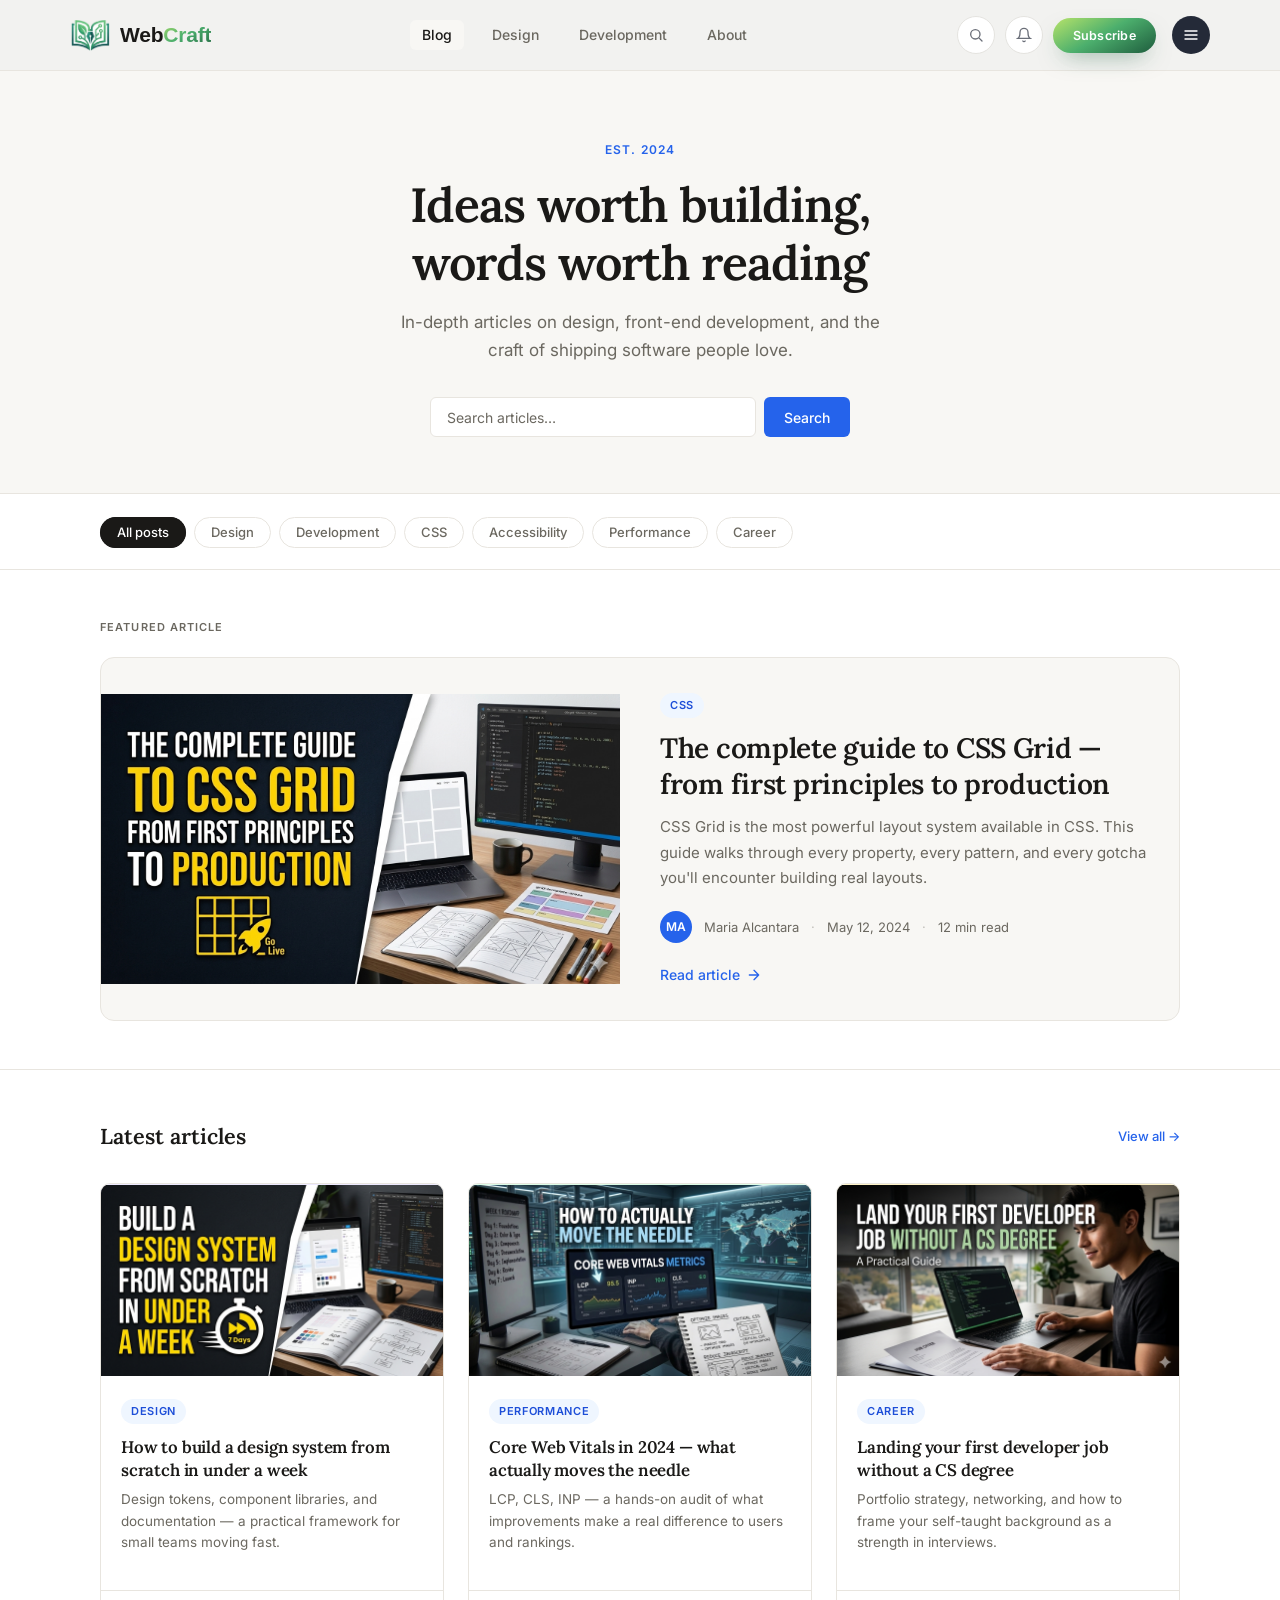
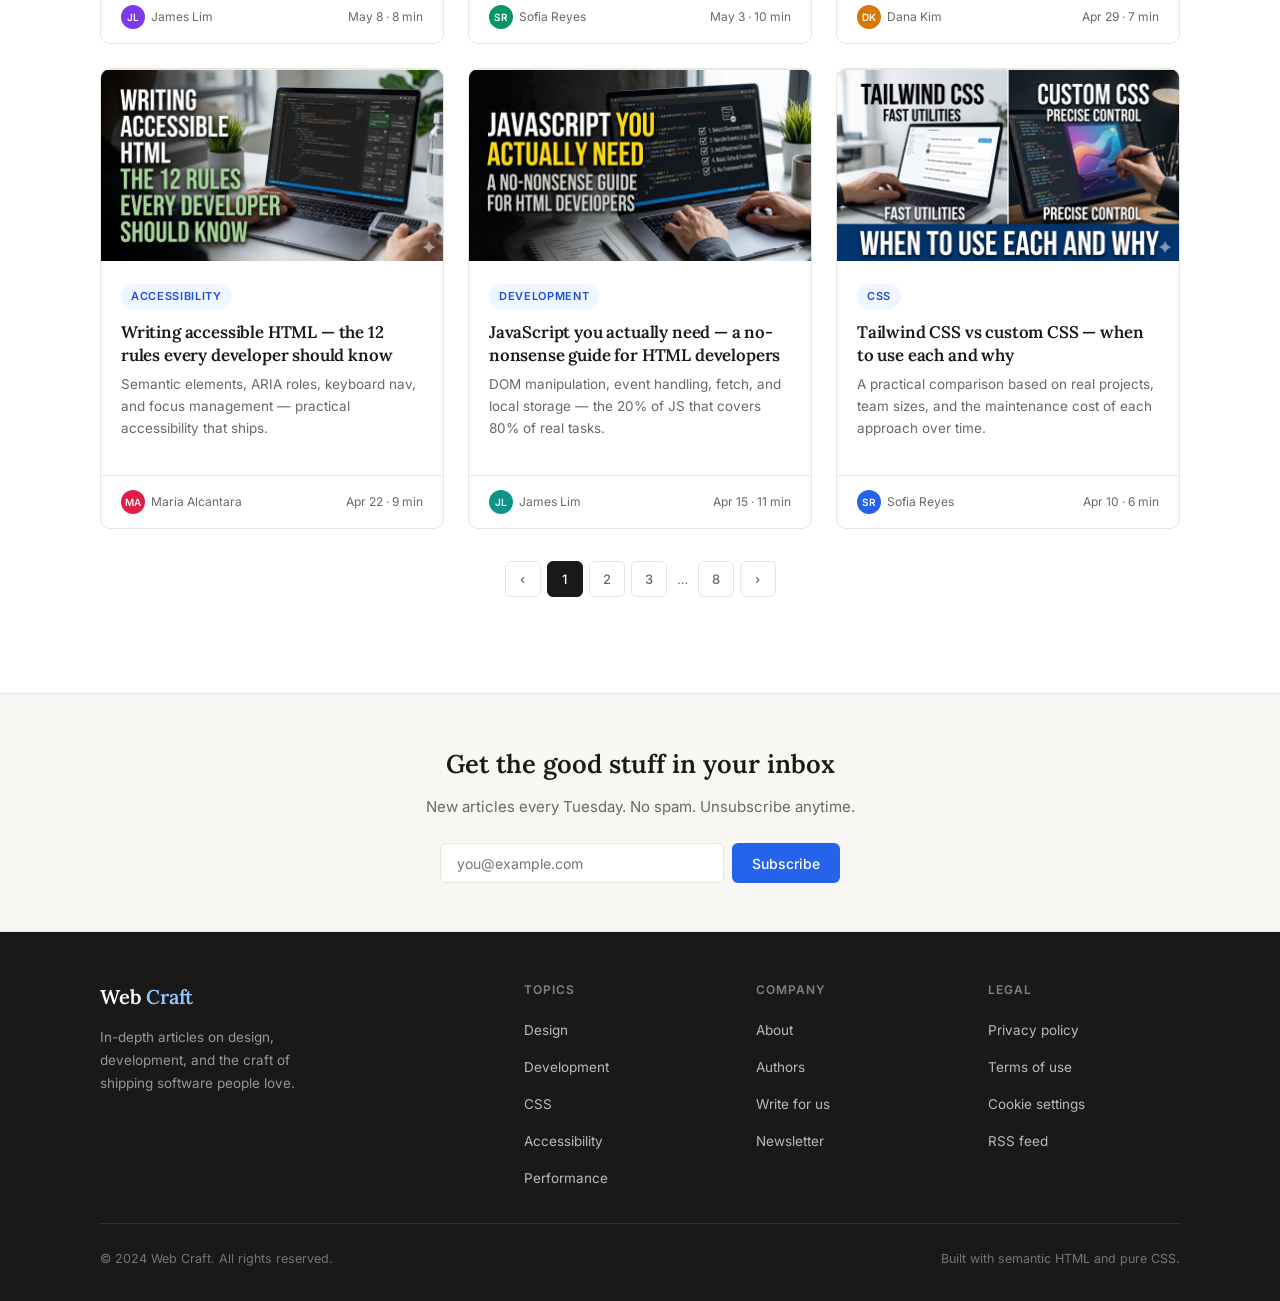
==== index.html @ 130df484 "Modified header, changed style" ====
<!DOCTYPE html>
<html lang="en">
<head>
  <meta charset="UTF-8" />
  <meta name="viewport" content="width=device-width, initial-scale=1.0" />
  <meta name="description" content="The Craft — articles on design, development, and building things that last." />
  <title>Web Craft — Blog</title>
  <link rel="shortcut icon" href="assets/logo/logo-symbol1.png" type="image/x-icon">
  <link rel="preconnect" href="https://fonts.googleapis.com" />
  <link rel="preconnect" href="https://fonts.gstatic.com" crossorigin />
  <link href="https://fonts.googleapis.com/css2?family=Inter:wght@400;500;600&family=Lora:ital,wght@0,600;1,400&display=swap" rel="stylesheet" />
  <link rel="stylesheet" href="./assets/css/main.css">
  <script src="./assets/js/index.js"></script>
</head>
<body>

  <a href="#main-content" class="skip-link">Skip to main content</a>

  <!-- ════════════════════════════════════════════════════════
       SITE HEADER / NAV 
  ════════════════════════════════════════════════════════ -->
  <header class="site-header" role="banner">
    <div class="head-container">
      
      <a href="" class="logo">
        <img src="assets/logo/logo-symbol1.png" alt="" style="width: 40px;">  
        <p> </p>
        Web
        <span class="mark">Craft</span>
      </a>

      <nav class="nav-inner" aria-label="Main navigation">
        <ul class="nav-links" role="list">
          <li><a href="index.html" aria-current="page">Blog</a></li>
          <li><a href="/pages/nav/design.html">Design</a></li>
          <li><a href="/pages/nav/development.html">Development</a></li>
          <li><a href="/pages/nav/about.html">About</a></li>
        </ul>
      </nav>

      <!-- Mobile nav (hidden by default) -->
      <nav id="mobile-nav" class="nav-mobile" aria-label="Mobile navigation">
        <a href="index.html">Blog</a>
        <a href="/pages/nav/design.html">Design</a>
        <a href="/pages/nav/development.html">Development</a>
        <a href="/pages/nav/about.html">About</a>
        <a href="#newsletter" class="nav-cta">Subscribe</a>
      </nav>

      <div class="header-actions">
        <a href="#" class="circle-btn" aria-label="Search">
          <svg width="16" height="16" viewBox="0 0 24 24" fill="none" stroke="currentColor" stroke-width="2" stroke-linecap="round"><circle cx="11" cy="11" r="7"/><path d="m21 21-4.3-4.3"/></svg>
        </a>
        <a href="#" class="circle-btn" aria-label="Notifications">
          <svg width="16" height="16" viewBox="0 0 24 24" fill="none" stroke="currentColor" stroke-width="2" stroke-linecap="round"><path d="M6 8a6 6 0 0 1 12 0c0 7 3 9 3 9H3s3-2 3-9"/><path d="M10.3 21a1.9 1.9 0 0 0 3.4 0"/></svg>
        </a>
        <button class="btn-pill small">Subscribe</button>
        <div class="burger">
          <svg width="16" height="16" viewBox="0 0 24 24" fill="none" stroke="currentColor" stroke-width="2" stroke-linecap="round"><path d="M3 6h18M3 12h18M3 18h18"/></svg>
        </div>
      </div>
    </div>
  </header>

  <!-- ════════════════════════════════════════════════════════
       MAIN CONTENT
  ════════════════════════════════════════════════════════ -->
  <main id="main-content">

    <!-- Hero -->
    <section class="hero" aria-labelledby="hero-heading">
      <div class="container">
        <span class="hero-eyebrow">Est. 2024</span>
        <h1 id="hero-heading">Ideas worth building,<br>words worth reading</h1>
        <p>In-depth articles on design, front-end development, and the craft of shipping software people love.</p>
        <div class="hero-search" role="search">
          <label for="search-input" class="sr-only" style="position:absolute;width:1px;height:1px;overflow:hidden;clip:rect(0,0,0,0)">Search articles</label>
          <input
            id="search-input"
            type="search"
            placeholder="Search articles…"
            aria-label="Search articles"
          />
          <button type="button" aria-label="Submit search">Search</button>
        </div>
      </div>
    </section>

    <!-- Category filter -->
    <section class="category-bar" aria-label="Filter by category">
      <div class="container">
        <ul class="category-list" role="list">
          <li><a class="category-chip active" aria-pressed="true">All posts</a></li>
          <li><a class="category-chip" aria-pressed="false">Design</a></li>
          <li><a class="category-chip" aria-pressed="false">Development</a></li>
          <li><a class="category-chip" aria-pressed="false" href="/pages/posts/category.html">CSS</a></li>
          <li><a class="category-chip" aria-pressed="false">Accessibility</a></li>
          <li><a class="category-chip" aria-pressed="false">Performance</a></li>
          <li><a class="category-chip" aria-pressed="false">Career</a></li>
        </ul>
      </div>
    </section>

    <!-- Featured post -->
    <section class="featured" aria-labelledby="featured-heading">
      <div class="container">
        <p class="featured-label" id="featured-heading">Featured article</p>
        <article class="featured-card">
          <img src="assets/images/css-grid-guide.png" alt="Complete CSS Guide Thumbnail">
          <!-- <div class="featured-image img-blue" aria-hidden="true">
             <svg width="64" height="64" viewBox="0 0 24 24" fill="none" stroke="#2563eb" stroke-width="1.5">
              <path d="M4 5h16M4 12h10M4 19h6" stroke-linecap="round"/>
            </svg> 
          </div> -->
          <div class="featured-body">
            <span class="post-tag">CSS</span>
            <h2><a href="pages/posts/featured.html">The complete guide to CSS Grid — from first principles to production</a></h2>
            <p>CSS Grid is the most powerful layout system available in CSS. This guide walks through every property, every pattern, and every gotcha you'll encounter building real layouts.</p>
            <div class="post-meta">
              <div class="author-avatar" aria-hidden="true">MA</div>
              <span>Maria Alcantara</span>
              <span class="meta-dot" aria-hidden="true">·</span>
              <time datetime="2024-05-12">May 12, 2024</time>
              <span class="meta-dot" aria-hidden="true">·</span>
              <span>12 min read</span>
            </div>
            <a href="pages/posts/featured.html" class="read-more" aria-label="Read the full article on CSS Grid">
              Read article
              <svg width="16" height="16" viewBox="0 0 24 24" fill="none" stroke="currentColor" stroke-width="2" aria-hidden="true">
                <path d="M5 12h14M12 5l7 7-7 7" stroke-linecap="round" stroke-linejoin="round"/>
              </svg>
            </a>
          </div>
        </article>
      </div>
    </section>

    <!-- Post grid -->
    <section class="posts-section" aria-labelledby="latest-heading">
      <div class="container">
        <div class="posts-section-header">
          <h2 id="latest-heading">Latest articles</h2>
          <a href="#" class="view-all">View all →</a>
        </div>

        <div class="post-grid">

          <!-- Card 1 -->
          <article class="post-card">
            <div class="card-image img-purple" aria-hidden="true">
              <!-- <svg width="40" height="40" viewBox="0 0 24 24" fill="none" stroke="#7c3aed" stroke-width="1.5">
                <rect x="3" y="3" width="18" height="18" rx="2"/><path d="M3 9h18M9 21V9"/>
              </svg> -->
              <img src="assets/images/design-thumbnail.png" alt="Thumbnail">
            </div>
            <div class="card-body">
              <span class="post-tag">Design</span>
              <h3><a href="post.html">How to build a design system from scratch in under a week</a></h3>
              <p>Design tokens, component libraries, and documentation — a practical framework for small teams moving fast.</p>
            </div>
            <footer class="card-footer">
              <div class="card-author">
                <div class="avatar-sm av-purple" aria-hidden="true">JL</div>
                <span>James Lim</span>
              </div>
              <time datetime="2024-05-08">May 8 · 8 min</time>
            </footer>
          </article>

          <!-- Card 2 -->
          <article class="post-card">
            <div class="card-image img-green" aria-hidden="true">
              <!-- <svg width="40" height="40" viewBox="0 0 24 24" fill="none" stroke="#059669" stroke-width="1.5">
                <path d="M13 2L3 14h9l-1 8 10-12h-9l1-8z" stroke-linecap="round" stroke-linejoin="round"/>
              </svg> -->
              <img src="assets/images/core.png" alt="">
            </div>
            <div class="card-body">
              <span class="post-tag">Performance</span>
              <h3><a href="pages/posts/post2.html">Core Web Vitals in 2024 — what actually moves the needle</a></h3>
              <p>LCP, CLS, INP — a hands-on audit of what improvements make a real difference to users and rankings.</p>
            </div>
            <footer class="card-footer">
              <div class="card-author">
                <div class="avatar-sm av-green" aria-hidden="true">SR</div>
                <span>Sofia Reyes</span>
              </div>
              <time datetime="2024-05-03">May 3 · 10 min</time>
            </footer>
          </article>

          <!-- Card 3 -->
          <article class="post-card">
            <div class="card-image img-amber" aria-hidden="true">
              <!-- <svg width="40" height="40" viewBox="0 0 24 24" fill="none" stroke="#d97706" stroke-width="1.5">
                <path d="M12 2C6.48 2 2 6.48 2 12s4.48 10 10 10 10-4.48 10-10S17.52 2 12 2zm0 3c1.66 0 3 1.34 3 3s-1.34 3-3 3-3-1.34-3-3 1.34-3 3-3zm0 14.2c-2.5 0-4.71-1.28-6-3.22.03-1.99 4-3.08 6-3.08 1.99 0 5.97 1.09 6 3.08-1.29 1.94-3.5 3.22-6 3.22z"/>
              </svg> -->
              <img src="assets/images/cs-job-landing.png" alt="">
            </div>
            <div class="card-body">
              <span class="post-tag">Career</span>
              <h3><a href="pages/posts/post1.html">Landing your first developer job without a CS degree</a></h3>
              <p>Portfolio strategy, networking, and how to frame your self-taught background as a strength in interviews.</p>
            </div>
            <footer class="card-footer">
              <div class="card-author">
                <div class="avatar-sm av-amber" aria-hidden="true">DK</div>
                <span>Dana Kim</span>
              </div>
              <time datetime="2024-04-29">Apr 29 · 7 min</time>
            </footer>
          </article>

          <!-- Card 4 -->
          <article class="post-card">
            <div class="card-image img-rose" aria-hidden="true">
              <img src="assets/images/html-12-rules.png" alt="">
            </div>
            <div class="card-body">
              <span class="post-tag">Accessibility</span>
              <h3><a href="post.html">Writing accessible HTML — the 12 rules every developer should know</a></h3>
              <p>Semantic elements, ARIA roles, keyboard nav, and focus management — practical accessibility that ships.</p>
            </div>
            <footer class="card-footer">
              <div class="card-author">
                <div class="avatar-sm av-rose" aria-hidden="true">MA</div>
                <span>Maria Alcantara</span>
              </div>
              <time datetime="2024-04-22">Apr 22 · 9 min</time>
            </footer>
          </article>

          <!-- Card 5 -->
          <article class="post-card">
            <div class="card-image img-teal" aria-hidden="true">
              <img src="assets/images/js.png" alt="">
            </div>
            <div class="card-body">
              <span class="post-tag">Development</span>
              <h3><a href="post.html">JavaScript you actually need — a no-nonsense guide for HTML developers</a></h3>
              <p>DOM manipulation, event handling, fetch, and local storage — the 20% of JS that covers 80% of real tasks.</p>
            </div>
            <footer class="card-footer">
              <div class="card-author">
                <div class="avatar-sm av-teal" aria-hidden="true">JL</div>
                <span>James Lim</span>
              </div>
              <time datetime="2024-04-15">Apr 15 · 11 min</time>
            </footer>
          </article>

          <!-- Card 6 -->
          <article class="post-card">
            <div class="card-image img-blue" aria-hidden="true">
              <img src="assets/images/tw-cm.png" alt="">
            </div>
            <div class="card-body">
              <span class="post-tag">CSS</span>
              <h3><a href="post.html">Tailwind CSS vs custom CSS — when to use each and why</a></h3>
              <p>A practical comparison based on real projects, team sizes, and the maintenance cost of each approach over time.</p>
            </div>
            <footer class="card-footer">
              <div class="card-author">
                <div class="avatar-sm av-blue" aria-hidden="true">SR</div>
                <span>Sofia Reyes</span>
              </div>
              <time datetime="2024-04-10">Apr 10 · 6 min</time>
            </footer>
          </article>

        </div><!-- /.post-grid -->

        <!-- Pagination -->
        <nav class="pagination" aria-label="Pagination">
          <a href="#" class="page-btn" aria-label="Previous page">‹</a>
          <a href="#" class="page-btn current" aria-current="page" aria-label="Page 1">1</a>
          <a href="#" class="page-btn" aria-label="Page 2">2</a>
          <a href="#" class="page-btn" aria-label="Page 3">3</a>
          <span class="page-ellipsis" aria-hidden="true">…</span>
          <a href="#" class="page-btn" aria-label="Page 8">8</a>
          <a href="#" class="page-btn" aria-label="Next page">›</a>
        </nav>

      </div>
    </section>

    <!-- Newsletter -->
    <section class="newsletter" id="newsletter" aria-labelledby="newsletter-heading">
      <div class="container">
        <h2 id="newsletter-heading">Get the good stuff in your inbox</h2>
        <p>New articles every Tuesday. No spam. Unsubscribe anytime.</p>
        <form class="newsletter-form" action="#" method="post" novalidate>
          <label for="email-input" style="position:absolute;width:1px;height:1px;overflow:hidden;clip:rect(0,0,0,0)">Email address</label>
          <input
            id="email-input"
            type="email"
            name="email"
            placeholder="you@example.com"
            required
            autocomplete="email"
          />
          <button type="submit">Subscribe</button>
        </form>
      </div>
    </section>

  </main>

  <!-- ════════════════════════════════════════════════════════
       SITE FOOTER  (copy to every page)
  ════════════════════════════════════════════════════════ -->
  <footer class="site-footer" role="contentinfo">
    <div class="container">
      <div class="footer-grid">
        <div class="footer-brand">
          <div class="nav-logo" aria-label="The Craft home">Web <span style="color:#93c5fd">Craft</span></div>
          <p>In-depth articles on design, development, and the craft of shipping software people love.</p>
        </div>

        <div class="footer-col">
          <h4>Topics</h4>
          <ul role="list">
            <li><a href="#">Design</a></li>
            <li><a href="#">Development</a></li>
            <li><a href="#">CSS</a></li>
            <li><a href="#">Accessibility</a></li>
            <li><a href="#">Performance</a></li>
          </ul>
        </div>

        <div class="footer-col">
          <h4>Company</h4>
          <ul role="list">
            <li><a href="#">About</a></li>
            <li><a href="#">Authors</a></li>
            <li><a href="#">Write for us</a></li>
            <li><a href="#">Newsletter</a></li>
          </ul>
        </div>

        <div class="footer-col">
          <h4>Legal</h4>
          <ul role="list">
            <li><a href="#">Privacy policy</a></li>
            <li><a href="#">Terms of use</a></li>
            <li><a href="#">Cookie settings</a></li>
            <li><a href="#">RSS feed</a></li>
          </ul>
        </div>
      </div>

      <div class="footer-bottom">
        <p>© 2024 Web Craft. All rights reserved.</p>
        <p>Built with semantic HTML and pure CSS.</p>
      </div>
    </div>
  </footer>
</body>
</html>
---- assets/css/main.css ----
@import url(./variables.css);

/* ════════════════════════════════════════════════════════════
BLOBAL STYLES
════════════════════════════════════════════════════════════ */

*, *::before, *::after { box-sizing: border-box; margin: 0; padding: 0; }

html { scroll-behavior: smooth; }

body {
  font-family: var(--font-sans);
  font-size: 16px;
  line-height: 1.7;
  color: var(--color-text);
  background: var(--color-bg);
  -webkit-font-smoothing: antialiased;
}

img { display: block; max-width: 100%; height: auto; }
a { color: inherit; text-decoration: none; }
ul { list-style: none; }

/* ── Layout helpers ───────────────────────────────────────── */
.container {
  width: 100%;
  max-width: var(--max-width);
  margin-inline: auto;
  padding-inline: 1.25rem;
}
.prose-container { 
  width: 100%; 
  max-width: var(--prose-width); 
  margin-inline: auto; 
  padding-inline: 1.25rem; 
}

/* ── Skip link (accessibility) ────────────────────────────── */
.skip-link {
  position: absolute;
  top: -100%;
  left: 1rem;
  background: var(--color-accent);
  color: #fff;
  padding: 0.5rem 1rem;
  border-radius: var(--radius-sm);
  font-size: 14px;
  font-weight: 500;
  z-index: 1000;
  transition: top var(--transition);
}
.skip-link:focus { top: 1rem; }

/* ════════════════════════════════════════════════════════════
NAVIGATIONS
════════════════════════════════════════════════════════════ */
.site-header {
  position: sticky;
  top: 0;
  z-index: 100;
  background: rgba(241,241,239,0.9);
  backdrop-filter: blur(10px);
  -webkit-backdrop-filter: blur(10px);
  border-bottom: 1px solid var(--color-border);
}

.head-container {
  display: flex;
  justify-content: space-between;
  align-items: center;
  height: 70px;
  gap: 1rem;
  padding: 0px 70px;
}

.head-container .logo {
  display: flex;
  align-items: center;
}

.head-container .logo p {
  font-size: 1.3rem;
  color: green;
  padding-left: 10px;
}


.header-actions{display:flex; align-items:center; gap:10px;}
  .circle-btn{
    width:38px;height:38px;border-radius:50%;
    display:flex;align-items:center;justify-content:center;
    background:var(--white);
    border:1px solid var(--line);
    color:var(--graphite);
    transition:all .15s ease;
  }
  .circle-btn:hover{border-color:var(--green-mid);color:var(--green-dark);}
  .burger{
    width:38px;height:38px;border-radius:50%;
    display:flex;align-items:center;justify-content:center;
    background:var(--ink);color:var(--white);
    margin-left:6px;
  }

  .btn-pill{
    font-family:var(--sans);
    font-weight:600;
    font-size:13.5px;
    letter-spacing:.02em;
    color:var(--white);
    background:var(--grad);
    border:none;
    border-radius:100px;
    padding:14px 30px;
    cursor:pointer;
    display:inline-flex;
    align-items:center;
    gap:8px;
    box-shadow:0 10px 24px -10px rgba(30,92,61,0.55);
    transition:transform .15s ease, box-shadow .15s ease;
  }
  .btn-pill:hover{transform:translateY(-1px);box-shadow:0 14px 28px -10px rgba(30,92,61,0.6);}
  .btn-pill:active{transform:translateY(0);}
  .btn-pill.small{padding:10px 20px;font-size:12.5px;}

.nav-inner {
  display: flex;
  align-items: center;
  justify-content: space-between;
  height: 60px;
  gap: 1rem;
}

.nav-logo {
  font-family: var(--font-serif);
  font-size: 20px;
  font-weight: 600;
  color: var(--color-text);
  letter-spacing: -0.01em;
  flex-shrink: 0;
}
.nav-logo span { color: var(--color-accent); }

.logo{
  font-family:var(--display);
  font-weight:700;
  font-size:21px;
  letter-spacing:-0.01em;
}
.logo .mark{
  background:var(--grad);
  -webkit-background-clip:text;
  background-clip:text;
  -webkit-text-fill-color:transparent;
}

.nav-links {
  display: flex;
  align-items: center;
  gap: 1rem;
}

.nav-links a {
  font-size: 14px;
  font-weight: 500;
  color: var(--color-text-muted);
  padding: 0.4rem 0.75rem;
  border-radius: var(--radius-sm);
  transition: color var(--transition), background var(--transition);
}
.nav-links a:hover,
.nav-links a[aria-current="page"] {
  color: var(--color-text);
  background: var(--color-surface);
}

.nav-cta {
  font-size: 14px;
  font-weight: 500;
  color: #fff;
  background: var(--color-accent);
  padding: 0.45rem 1rem;
  border-radius: var(--radius-sm);
  transition: background var(--transition);
  flex-shrink: 0;
}
.nav-cta:hover { background: var(--color-accent-dark); }

/* Hamburger */
.nav-toggle {
  display: none;
  background: none;
  border: 1px solid var(--color-border);
  border-radius: var(--radius-sm);
  padding: 6px 8px;
  cursor: pointer;
  flex-direction: column;
  gap: 4px;
}
.nav-toggle span {
  display: block;
  width: 20px;
  height: 2px;
  background: var(--color-text);
  border-radius: 2px;
  transition: transform var(--transition), opacity var(--transition);
}
.nav-toggle[aria-expanded="true"] span:nth-child(1) { transform: translateY(6px) rotate(45deg); }
.nav-toggle[aria-expanded="true"] span:nth-child(2) { opacity: 0; }
.nav-toggle[aria-expanded="true"] span:nth-child(3) { transform: translateY(-6px) rotate(-45deg); }


/* ===========================
   BREADCRUMB
=========================== */
.breadcrumb {
  padding: 1rem 0;
  border-bottom: 1px solid var(--color-border);
}
.breadcrumb ol {
  display: flex;
  align-items: center;
  gap: 0.5rem;
  list-style: none;
  padding: 0;
  font-size: 13px;
  color: var(--color-text-muted);
}
.breadcrumb a {
  color: var(--color-text-muted);
  transition: color var(--transition);
}
.breadcrumb a:hover {
  color: var(--color-accent);
}
.breadcrumb li:not(:last-child)::after {
  content: "/";
  opacity: 0.4;
  margin-left: 0.5rem;
}
.breadcrumb [aria-current="page"] { 
  color: var(--color-text); 
}

/* ===========================
   CATEGORY HERO -- FOR ABOUT AND DEVELOPMENT PAGES
=========================== */
.cat-hero {
  padding: 4rem 0 3rem;
  border-bottom: 1px solid var(--color-border);
  background: linear-gradient(135deg, #faf5ff 0%, #f5f3ff 100%);
}
.cat-eyebrow {
  font-size: 11px;
  font-weight: 600;
  letter-spacing: 0.1em;
  text-transform: uppercase;
  color: var(--color-accent);
  margin-bottom: 0.75rem;
}
.cat-hero h1 {
  font-family: var(--font-serif);
  font-size: clamp(2rem, 5vw, 3.25rem);
  font-weight: 600;
  line-height: 1.15;
  letter-spacing: -0.02em;
  margin-bottom: 1rem;
}
.cat-hero p {
  font-size: 17px;
  color: var(--color-text-muted);
  max-width: 560px;
  line-height: 1.7;
  margin-bottom: 2rem;
}
.cat-stats {
  display: flex;
  gap: 2.5rem;
  flex-wrap: wrap;
}
.stat {
  display: flex;
  flex-direction: column;
  gap: 3px;
}
.stat-value {
  font-size: 1.75rem;
  font-weight: 600;
  font-family: var(--font-serif);
  line-height: 1;
}
.stat-label {
  font-size: 12px;
  color: var(--color-text-muted);
}

/* ===========================
   TOPIC CHIPS
=========================== */
.topic-bar {
  padding: 1.25rem 0;
  border-bottom: 1px solid var(--color-border);
  overflow-x: auto;
  -webkit-overflow-scrolling: touch;
  scrollbar-width: none;
}
.topic-bar::-webkit-scrollbar {
  display: none;
}
.topic-list {
  display: flex;
  gap: 0.5rem;
  min-width: max-content;
}
.topic-chip {
  font-size: 13px;
  font-weight: 500;
  padding: 0.4rem 1rem;
  border-radius: 99px;
  border: 1px solid var(--color-border);
  color: var(--color-text-muted);
  background: var(--color-bg);
  cursor: pointer;
  white-space: nowrap;
  transition: all var(--transition);
  font-family: var(--font-sans);
}
.topic-chip:hover,
.topic-chip.active {
  background: var(--color-text);
  color: #fff;
  border-color: var(--color-text);
}

/* ===========================
   FEATURED
=========================== */
.featured-section {
  padding: 3rem 0;
  border-bottom: 1px solid var(--color-border);
}
.section-label {
  font-size: 11px;
  font-weight: 600;
  letter-spacing: 0.1em;
  text-transform: uppercase;
  color: var(--color-text-muted);
  margin-bottom: 1.25rem;
}
.featured-card {
  display: grid;
  grid-template-columns: 1fr 1fr;
  border: 1px solid var(--color-border);
  border-radius: var(--radius-lg);
  overflow: hidden;
  transition: box-shadow var(--transition);
}
.featured-card:hover {
  box-shadow: 0 4px 24px rgba(0,0,0,0.07);
}
.feat-img {
  aspect-ratio: 4/3;
  background: linear-gradient(135deg, #ede9fe 0%, #ddd6fe 100%);
  display: flex;
  align-items: center;
  justify-content: center;
  min-height: 260px;
}
.feat-body {
  padding: 2.5rem;
  display: flex;
  flex-direction: column;
  justify-content: center;
}
.post-tag {
  display: inline-block;
  font-size: 11px;
  font-weight: 600;
  letter-spacing: 0.06em;
  text-transform: uppercase;
  background: #f5f3ff;
  color: #6d28d9;
  padding: 3px 10px;
  border-radius: 99px;
  margin-bottom: 0.875rem;
}
.feat-body h2 {
  font-family: var(--font-serif);
  font-size: 1.6rem;
  font-weight: 600;
  line-height: 1.25;
  letter-spacing: -0.015em;
  margin-bottom: 0.75rem;
}
.feat-body h2 a:hover {
  color: var(--color-accent);
}
.feat-body p {
  font-size: 15px;
  color: var(--color-text-muted);
  line-height: 1.7;
  margin-bottom: 1.25rem;
}
.post-meta {
  display: flex;
  align-items: center;
  gap: 0.75rem;
  font-size: 13px;
  color: var(--color-text-muted);
}
.author-avatar {
  width: 32px;
  height: 32px;
  border-radius: 50%;
  background: var(--color-accent);
  color: #fff;
  font-size: 12px;
  font-weight: 600;
  display: flex;
  align-items: center;
  justify-content: center;
  flex-shrink: 0;
}
.meta-dot {
  opacity: 0.4;
}
.read-more {
  display: inline-flex;
  align-items: center;
  gap: 6px;
  font-size: 14px;
  font-weight: 500;
  color: var(--color-accent);
  margin-top: 1.25rem;
  transition: gap var(--transition);
}
.read-more:hover {
  gap: 10px;
}

/* ===========================
   POST GRID
=========================== */
.posts-section {
  padding: 3rem 0;
}
.posts-header {
  display: flex;
  align-items: center;
  justify-content: space-between;
  margin-bottom: 1.75rem;
  gap: 1rem;
}
.posts-header h2 {
  font-family: var(--font-serif);
  font-size: 1.35rem;
  font-weight: 600;
}
.view-all {
  font-size: 13px;
  font-weight: 500;
  color: var(--color-accent);
  white-space: nowrap;
}
.view-all:hover {
  opacity: 0.75;
}
.post-grid {
  display: grid;
  grid-template-columns: repeat(3, 1fr);
  gap: 1.5rem;
}
.post-card {
  border: 1px solid var(--color-border);
  border-radius: var(--radius-md);
  overflow: hidden;
  transition: box-shadow var(--transition), transform var(--transition);
}
.post-card:hover {
  box-shadow: 0 4px 20px rgba(0,0,0,0.07);
  transform: translateY(-2px);
}
.card-img {
  aspect-ratio: 16/9;
  display: flex;
  align-items: center;
  justify-content: center;
}
.card-body {
  padding: 1.25rem;
}
.card-body h3 {
  font-family: var(--font-serif);
  font-size: 1.05rem;
  font-weight: 600;
  line-height: 1.35;
  margin-bottom: 0.5rem;
}
.card-body h3 a:hover {
  color: var(--color-accent);
}
.card-body p {
  font-size: 13.5px;
  color: var(--color-text-muted);
  line-height: 1.6;
  margin-bottom: 1rem;
  display: -webkit-box;
  line-clamp: 2;
  -webkit-box-orient: vertical;
  overflow: hidden;
}
.card-footer {
  display: flex;
  align-items: center;
  justify-content: space-between;
  padding: 0.875rem 1.25rem;
  border-top: 1px solid var(--color-border);
  font-size: 12px;
  color: var(--color-text-muted);
}
.card-author {
  display: flex;
  align-items: center;
  gap: 6px;
}
.avatar-sm {
  width: 24px;
  height: 24px;
  border-radius: 50%;
  font-size: 10px;
  font-weight: 600;
  color: #fff;
  display: flex;
  align-items: center;
  justify-content: center;
}


/* ════════════════════════════════════════════════════════════
HERO
════════════════════════════════════════════════════════════ */
.hero {
  background: var(--color-surface);
  border-bottom: 1px solid var(--color-border);
  padding: 4rem 0 3.5rem;
  text-align: center;
}

.hero-eyebrow {
  display: inline-block;
  font-size: 12px;
  font-weight: 600;
  letter-spacing: 0.1em;
  text-transform: uppercase;
  color: var(--color-accent);
  margin-bottom: 1rem;
}

.hero h1 {
  font-family: var(--font-serif);
  font-size: clamp(2rem, 5vw, 3rem);
  font-weight: 600;
  line-height: 1.2;
  letter-spacing: -0.02em;
  color: var(--color-text);
  max-width: 600px;
  margin-inline: auto;
  margin-bottom: 1rem;
}

.hero p {
  font-size: 17px;
  color: var(--color-text-muted);
  max-width: 480px;
  margin-inline: auto;
  margin-bottom: 2rem;
}

.hero-search {
  display: flex;
  gap: 0.5rem;
  max-width: 420px;
  margin-inline: auto;
}

.hero-search input {
  flex: 1;
  font-family: var(--font-sans);
  font-size: 14px;
  padding: 0.65rem 1rem;
  border: 1px solid var(--color-border);
  border-radius: var(--radius-sm);
  background: var(--color-bg);
  color: var(--color-text);
  outline: none;
  transition: border-color var(--transition), box-shadow var(--transition);
}
.hero-search input:focus {
  border-color: var(--color-accent);
  box-shadow: 0 0 0 3px rgba(37, 99, 235, 0.12);
}
.hero-search input::placeholder { color: var(--color-text-muted); }

.hero-search button {
  font-family: var(--font-sans);
  font-size: 14px;
  font-weight: 500;
  padding: 0.65rem 1.25rem;
  background: var(--color-accent);
  color: #fff;
  border: none;
  border-radius: var(--radius-sm);
  cursor: pointer;
  transition: background var(--transition);
}
.hero-search button:hover { background: var(--color-accent-dark); }

/* ════════════════════════════════════════════════════════════
CATEGORY FILTER
════════════════════════════════════════════════════════════ */
.category-bar {
  padding: 1.5rem 0;
  border-bottom: 1px solid var(--color-border);
  overflow-x: auto;
  -webkit-overflow-scrolling: touch;
  scrollbar-width: none;
}
.category-bar::-webkit-scrollbar { display: none; }

.category-list {
  display: flex;
  gap: 0.5rem;
  min-width: max-content;
}

.category-chip {
  font-size: 13px;
  font-weight: 500;
  padding: 0.4rem 1rem;
  border-radius: 99px;
  border: 1px solid var(--color-border);
  color: var(--color-text-muted);
  background: var(--color-bg);
  cursor: pointer;
  white-space: nowrap;
  transition: all var(--transition);
}
.category-chip:hover,
.category-chip.active {
  background: var(--color-text);
  color: #fff;
  border-color: var(--color-text);
}

/* ── Featured post ────────────────────────────────────────── */
.featured {
  padding: 3rem 0;
  border-bottom: 1px solid var(--color-border);
}

.featured-label {
  font-size: 11px;
  font-weight: 600;
  letter-spacing: 0.1em;
  text-transform: uppercase;
  color: var(--color-text-muted);
  margin-bottom: 1.25rem;
}

.featured-card {
  display: grid;
  grid-template-columns: 1fr 1fr;
  gap: 2.5rem;
  align-items: center;
  background: var(--color-surface);
  border: 1px solid var(--color-border);
  border-radius: var(--border-radius, var(--radius-lg));
  border-radius: var(--radius-lg);
  overflow: hidden;
  transition: box-shadow var(--transition); 
}
.featured-card:hover { box-shadow: 0 4px 24px rgba(0,0,0,0.07); }

.featured-image {
  aspect-ratio: 4 / 3;
  background: linear-gradient(135deg, #dbeafe 0%, #bfdbfe 100%);
  display: flex;
  align-items: center;
  justify-content: center;
  min-height: 260px;
}

.featured-image svg { opacity: 0.35; }
.featured-body { padding: 2rem 2rem 2rem 0; }

.post-tag {
  display: inline-block;
  font-size: 11px;
  font-weight: 600;
  letter-spacing: 0.06em;
  text-transform: uppercase;
  background: var(--color-tag-bg);
  color: var(--color-tag-text);
  padding: 3px 10px;
  border-radius: 99px;
  margin-bottom: 0.75rem;
}

.featured-body h2 {
  font-family: var(--font-serif);
  font-size: clamp(1.35rem, 2.5vw, 1.75rem);
  font-weight: 600;
  line-height: 1.3;
  letter-spacing: -0.01em;
  margin-bottom: 0.75rem;
}

.featured-body h2 a { transition: color var(--transition); }
.featured-body h2 a:hover { color: var(--color-accent); }

.featured-body p {
  font-size: 15px;
  color: var(--color-text-muted);
  line-height: 1.7;
  margin-bottom: 1.25rem;
}

.post-meta {
  display: flex;
  align-items: center;
  gap: 0.75rem;
  font-size: 13px;
  color: var(--color-text-muted);
}

.author-avatar {
  width: 32px;
  height: 32px;
  border-radius: 50%;
  background: var(--color-accent);
  color: #fff;
  font-size: 12px;
  font-weight: 600;
  display: flex;
  align-items: center;
  justify-content: center;
  flex-shrink: 0;
}

.meta-dot { opacity: 0.4; }

.read-more {
  display: inline-flex;
  align-items: center;
  gap: 6px;
  font-size: 14px;
  font-weight: 500;
  color: var(--color-accent);
  margin-top: 1.25rem;
  transition: gap var(--transition);
}
.read-more:hover { gap: 10px; }
.read-more svg { transition: transform var(--transition); }
.read-more:hover svg { transform: translateX(3px); }

/* ── Post grid ────────────────────────────────────────────── */
.posts-section { padding: 3rem 0; }

.posts-section-header {
  display: flex;
  align-items: center;
  justify-content: space-between;
  margin-bottom: 1.75rem;
  gap: 1rem;
}

.posts-section-header h2 {
  font-family: var(--font-serif);
  font-size: 1.35rem;
  font-weight: 600;
}

.view-all {
  font-size: 13px;
  font-weight: 500;
  color: var(--color-accent);
  white-space: nowrap;
  transition: opacity var(--transition);
}
.view-all:hover { opacity: 0.75; }

.post-grid {
  display: grid;
  grid-template-columns: repeat(3, 1fr);
  gap: 1.5rem;
}

.post-card {
  background: var(--color-bg);
  border: 1px solid var(--color-border);
  border-radius: var(--radius-md);
  overflow: hidden;
  transition: box-shadow var(--transition), transform var(--transition);
}
  .post-card:hover {
    box-shadow: 0 4px 20px rgba(0,0,0,0.07);
    transform: translateY(-2px);
}

.card-image {
  aspect-ratio: 16 / 9;
  display: flex;
  align-items: center;
  justify-content: center;
}
.card-image svg { opacity: 0.3; }

/* Colour variants for placeholder images */
.img-blue   { background: #dbeafe; }
.img-purple { background: #ede9fe; }
.img-green  { background: #dcfce7; }
.img-amber  { background: #fef3c7; }
.img-rose   { background: #ffe4e6; }
.img-teal   { background: #ccfbf1; }

.card-body { padding: 1.25rem; }

.card-body h3 {
  font-family: var(--font-serif);
  font-size: 1.05rem;
  font-weight: 600;
  line-height: 1.35;
  letter-spacing: -0.01em;
  margin-bottom: 0.5rem;
}
.card-body h3 a { transition: color var(--transition); }
.card-body h3 a:hover { color: var(--color-accent); }

.card-body p {
  font-size: 13.5px;
  color: var(--color-text-muted);
  line-height: 1.6;
  margin-bottom: 1rem;
  display: -webkit-box;
  line-clamp: 2;
  -webkit-box-orient: vertical;
  overflow: hidden;
}

.card-footer {
  display: flex;
  align-items: center;
  justify-content: space-between;
  padding: 0.875rem 1.25rem;
  border-top: 1px solid var(--color-border);
  font-size: 12px;
  color: var(--color-text-muted);
}

.card-author { display: flex; align-items: center; gap: 6px; }

.avatar-sm {
  width: 24px;
  height: 24px;
  border-radius: 50%;
  font-size: 10px;
  font-weight: 600;
  color: #fff;
  display: flex;
  align-items: center;
  justify-content: center;
  flex-shrink: 0;
}
.av-blue   { background: #2563eb; }
.av-purple { background: #7c3aed; }
.av-green  { background: #059669; }
.av-amber  { background: #d97706; }
.av-rose   { background: #e11d48; }
.av-teal   { background: #0d9488; }

/* ── Pagination ───────────────────────────────────────────── */
.pagination {
  display: flex;
  align-items: center;
  justify-content: center;
  gap: 0.375rem;
  padding: 2rem 0 3rem;
}

.page-btn {
  display: flex;
  align-items: center;
  justify-content: center;
  width: 36px;
  height: 36px;
  border-radius: var(--radius-sm);
  font-size: 13px;
  font-weight: 500;
  color: var(--color-text-muted);
  border: 1px solid var(--color-border);
  cursor: pointer;
  background: var(--color-bg);
  transition: all var(--transition);
}
.page-btn:hover { border-color: var(--color-text); color: var(--color-text); }
.page-btn.current {
  background: var(--color-text);
  color: #fff;
  border-color: var(--color-text);
}
.page-ellipsis {
  font-size: 13px;
  color: var(--color-text-muted);
  padding: 0 4px;
}

/* ── Newsletter banner ────────────────────────────────────── */
.newsletter {
  background: var(--color-surface);
  border-top: 1px solid var(--color-border);
  border-bottom: 1px solid var(--color-border);
  padding: 3rem 0;
  text-align: center;
}

.newsletter h2 {
  font-family: var(--font-serif);
  font-size: 1.6rem;
  font-weight: 600;
  margin-bottom: 0.5rem;
}

.newsletter p {
  font-size: 15px;
  color: var(--color-text-muted);
  margin-bottom: 1.5rem;
}

.newsletter-form {
  display: flex;
  gap: 0.5rem;
  max-width: 400px;
  margin-inline: auto;
}

.newsletter-form input {
  flex: 1;
  font-family: var(--font-sans);
  font-size: 14px;
  padding: 0.65rem 1rem;
  border: 1px solid var(--color-border);
  border-radius: var(--radius-sm);
  background: var(--color-bg);
  color: var(--color-text);
  outline: none;
  transition: border-color var(--transition), box-shadow var(--transition);
}
.newsletter-form input:focus {
  border-color: var(--color-accent);
  box-shadow: 0 0 0 3px rgba(37, 99, 235, 0.12);
}

.newsletter-form button {
  font-family: var(--font-sans);
  font-size: 14px;
  font-weight: 500;
  padding: 0.65rem 1.25rem;
  background: var(--color-accent);
  color: #fff;
  border: none;
  border-radius: var(--radius-sm);
  cursor: pointer;
  white-space: nowrap;
  transition: background var(--transition);
}
.newsletter-form button:hover { background: var(--color-accent-dark); }


/* ════════════════════════════════════════════════════════════
FOOTER
════════════════════════════════════════════════════════════ */
.site-footer {
  background: var(--color-text);
  color: #fff;
  padding: 3rem 0 2rem;
}

.footer-grid {
  display: grid;
  grid-template-columns: 2fr 1fr 1fr 1fr;
  gap: 2.5rem;
  padding-bottom: 2rem;
  border-bottom: 1px solid rgba(255,255,255,0.1);
  margin-bottom: 1.5rem;
}

.footer-brand .nav-logo { 
  color: #fff; 
  margin-bottom: 0.75rem; 
}

.footer-brand p {
  font-size: 13.5px;
  color: rgba(255,255,255,0.55);
  line-height: 1.7;
  max-width: 240px;
}

.footer-col h4 {
  font-size: 12px;
  font-weight: 600;
  letter-spacing: 0.08em;
  text-transform: uppercase;
  color: rgba(255,255,255,0.45);
  margin-bottom: 1rem;
}

.footer-col ul { 
  display: flex; 
  flex-direction: column; 
  gap: 0.6rem; 
}

.footer-col a {
  font-size: 13.5px;
  color: rgba(255,255,255,0.7);
  transition: color var(--transition);
}
.footer-col a:hover { color: #fff; }

.footer-bottom {
  display: flex;
  align-items: center;
  justify-content: space-between;
  font-size: 12.5px;
  color: rgba(255,255,255,0.4);
  gap: 1rem;
  flex-wrap: wrap;
}

.footer-bottom a { color: rgba(255,255,255,0.4); transition: color var(--transition); }
.footer-bottom a:hover { color: rgba(255,255,255,0.8); }


/* ── RESPONSIVE ───────────────────────────────────────────── */

.nav-toggle {
  display: none;  /* Hide hamburger button on desktop  */
}
.nav-mobile { 
  display: none;  /* Hide the mobile menu container on desktop */
}
@media (max-width: 900px) {
  .post-grid { grid-template-columns: repeat(2, 1fr); }
  .featured-card { grid-template-columns: 1fr; }
  .featured-image { min-height: 200px; }
  .featured-body { padding: 1.5rem; }
  .footer-grid { grid-template-columns: 1fr 1fr; }

  /* About Page */
  .stats-row { grid-template-columns: 1fr 1fr; }
  .stat-cell:nth-child(2) { border-right: none; }
  .stat-cell:nth-child(3) { border-top: 1px solid var(--color-border); }
  .values-grid { grid-template-columns: 1fr 1fr; }
  .team-grid { grid-template-columns: 1fr 1fr; }
  .contribute-inner { grid-template-columns: 1fr; gap: 2.5rem; }
}

@media (max-width: 640px) {
  .nav-links, .nav-cta { display: none; }
  .nav-toggle { display: flex; }

  .nav-mobile {
    display: none;
    flex-direction: column;
    gap: 0.25rem;
    padding: 0.75rem 0 1rem;
    border-top: 1px solid var(--color-border);
  }
  .nav-mobile.open { display: flex; }
  .nav-mobile a {
    font-size: 15px;
    font-weight: 500;
    color: var(--color-text-muted);
    padding: 0.5rem 0.25rem;
  }
  .nav-mobile a:hover { color: var(--color-text); }
  .nav-mobile .nav-cta {
    display: inline-block;
    text-align: center;
    margin-top: 0.5rem;
    color: #fff;
    background: var(--color-accent);
    padding: 0.6rem 1rem;
    border-radius: var(--radius-sm);
  }

  .post-grid { grid-template-columns: 1fr; }
  .footer-grid { grid-template-columns: 1fr; }
  .hero-search, .newsletter-form { flex-direction: column; }
  .pagination { flex-wrap: wrap; }

  /* About Page */
  .stats-row { grid-template-columns: 1fr 1fr; }
  .values-grid { grid-template-columns: 1fr; }
  .team-grid { grid-template-columns: 1fr; }
  .footer-grid { grid-template-columns: 1fr; }
  .nl-form { flex-direction: column; }
}
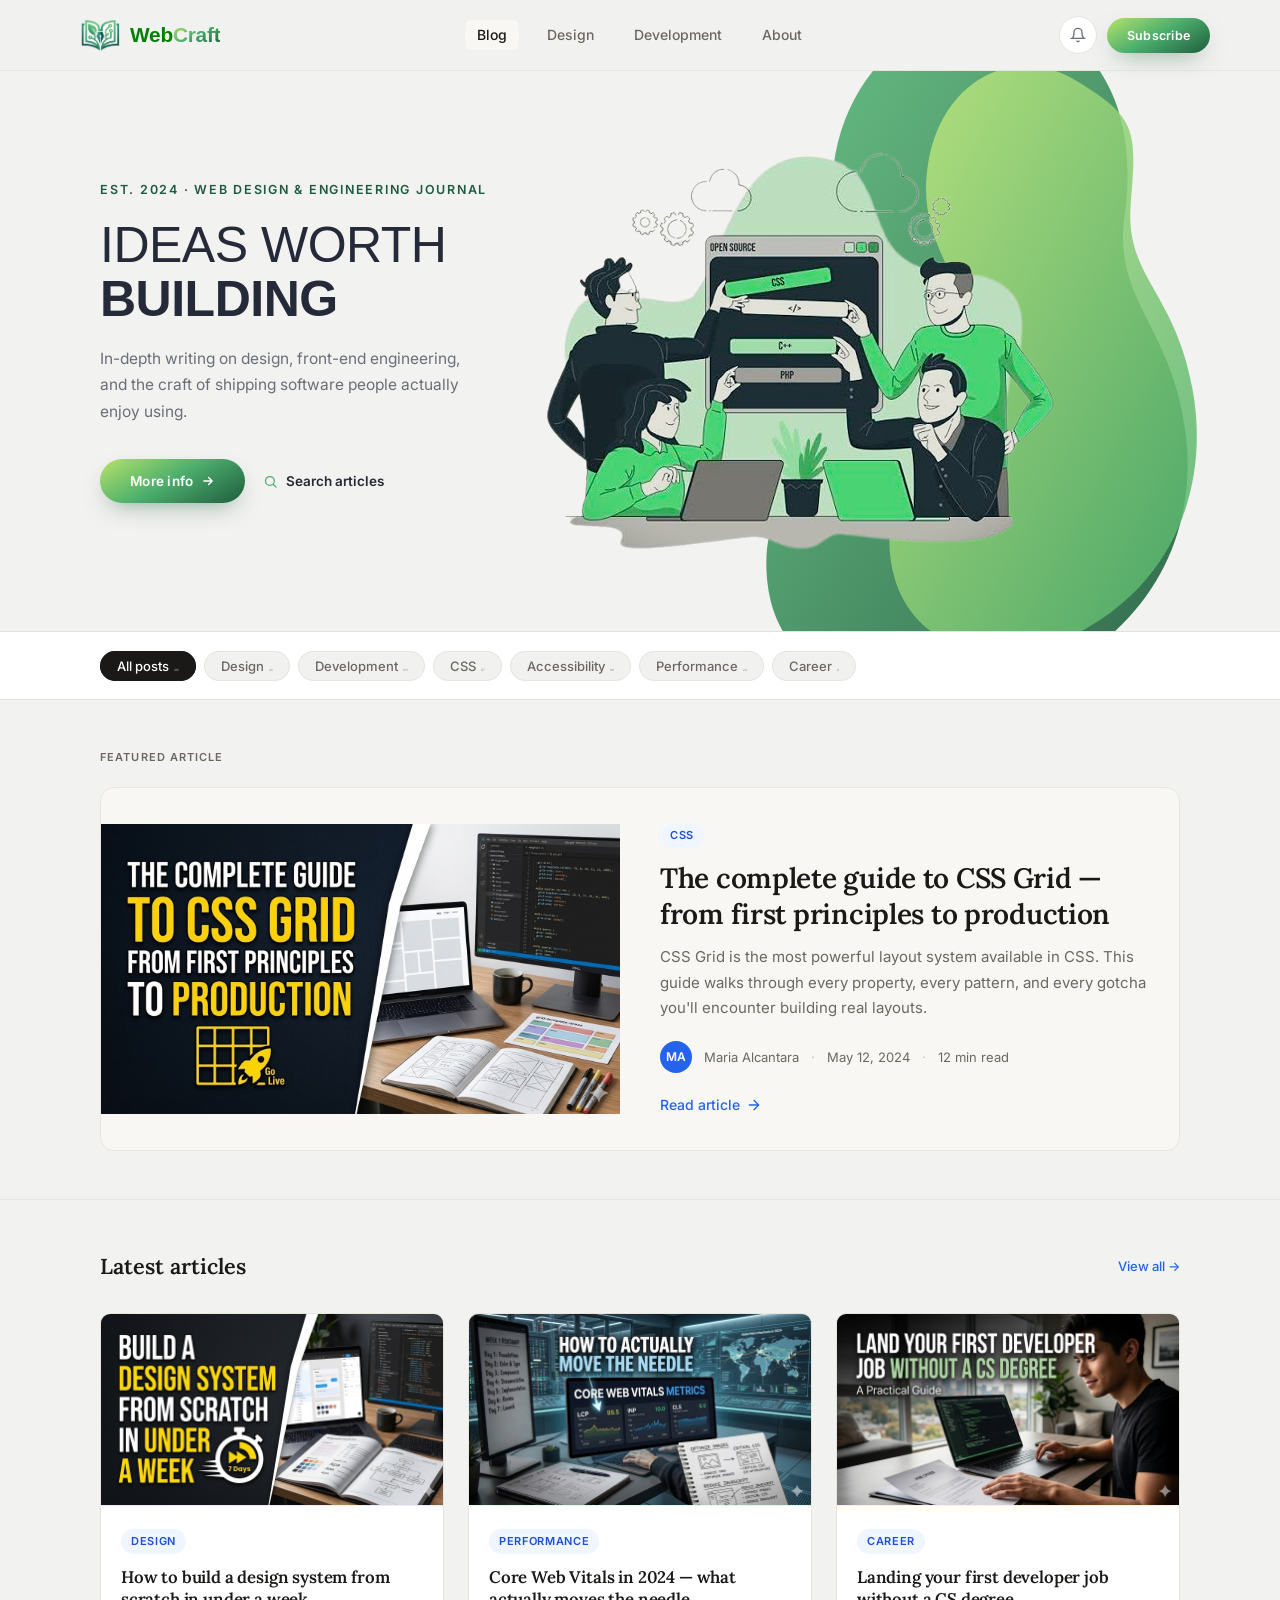
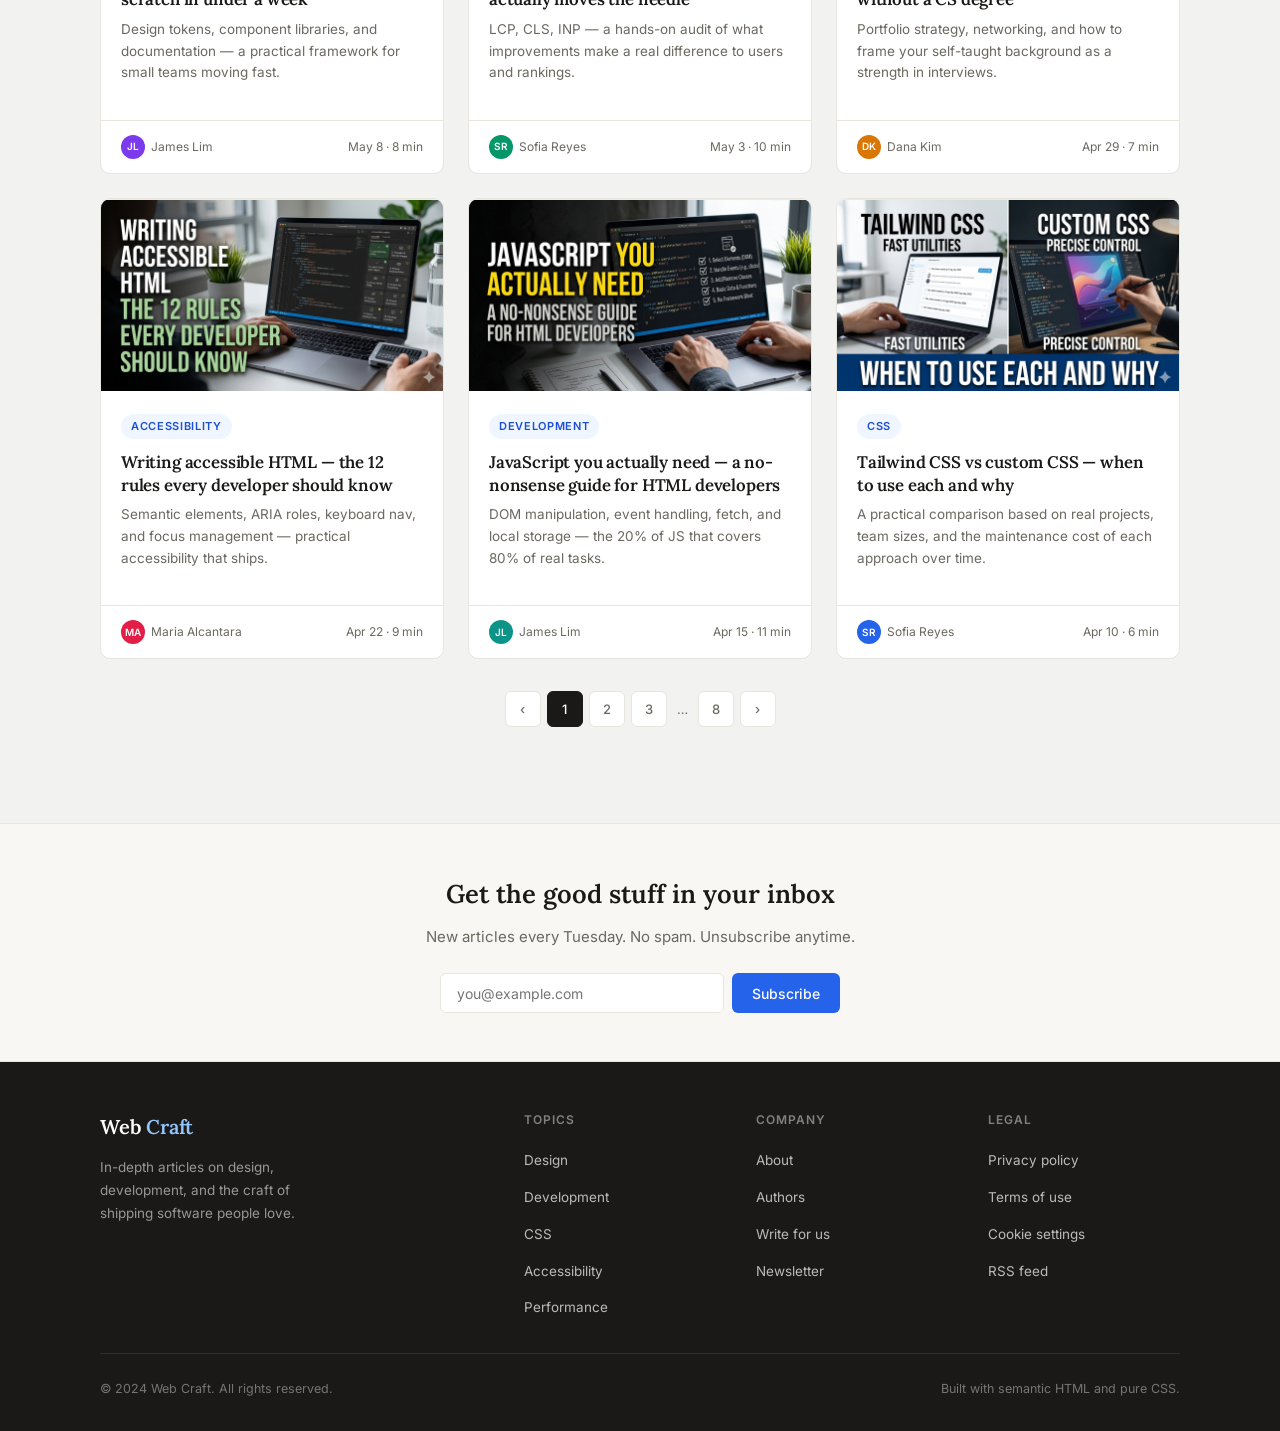
==== commit 616c3410: "Redesigned the home page hero section" ====
--- a/index.html
+++ b/index.html
@@ -10,7 +10,7 @@
   <link rel="preconnect" href="https://fonts.gstatic.com" crossorigin />
   <link href="https://fonts.googleapis.com/css2?family=Inter:wght@400;500;600&family=Lora:ital,wght@0,600;1,400&display=swap" rel="stylesheet" />
   <link rel="stylesheet" href="./assets/css/main.css">
-  <script src="./assets/js/index.js"></script>
+  <script src="assets/js/index.js"></script>
 </head>
 <body>
 
@@ -24,9 +24,7 @@
       
       <a href="" class="logo">
         <img src="assets/logo/logo-symbol1.png" alt="" style="width: 40px;">  
-        <p> </p>
-        Web
-        <span class="mark">Craft</span>
+        <p class="name">Web<span class="mark">Craft</span></p>
       </a>
 
       <nav class="nav-inner" aria-label="Main navigation">
@@ -48,16 +46,13 @@
       </nav>
 
       <div class="header-actions">
-        <a href="#" class="circle-btn" aria-label="Search">
-          <svg width="16" height="16" viewBox="0 0 24 24" fill="none" stroke="currentColor" stroke-width="2" stroke-linecap="round"><circle cx="11" cy="11" r="7"/><path d="m21 21-4.3-4.3"/></svg>
-        </a>
         <a href="#" class="circle-btn" aria-label="Notifications">
           <svg width="16" height="16" viewBox="0 0 24 24" fill="none" stroke="currentColor" stroke-width="2" stroke-linecap="round"><path d="M6 8a6 6 0 0 1 12 0c0 7 3 9 3 9H3s3-2 3-9"/><path d="M10.3 21a1.9 1.9 0 0 0 3.4 0"/></svg>
         </a>
         <button class="btn-pill small">Subscribe</button>
-        <div class="burger">
-          <svg width="16" height="16" viewBox="0 0 24 24" fill="none" stroke="currentColor" stroke-width="2" stroke-linecap="round"><path d="M3 6h18M3 12h18M3 18h18"/></svg>
-        </div>
+        <button class="nav-toggle" aria-expanded="false" aria-controls="mobile-nav" aria-label="Toggle navigation menu">
+          <span></span><span></span><span></span>
+        </button>
       </div>
     </div>
   </header>
@@ -68,35 +63,83 @@
   <main id="main-content">
 
     <!-- Hero -->
-    <section class="hero" aria-labelledby="hero-heading">
-      <div class="container">
-        <span class="hero-eyebrow">Est. 2024</span>
-        <h1 id="hero-heading">Ideas worth building,<br>words worth reading</h1>
-        <p>In-depth articles on design, front-end development, and the craft of shipping software people love.</p>
-        <div class="hero-search" role="search">
-          <label for="search-input" class="sr-only" style="position:absolute;width:1px;height:1px;overflow:hidden;clip:rect(0,0,0,0)">Search articles</label>
-          <input
-            id="search-input"
-            type="search"
-            placeholder="Search articles…"
-            aria-label="Search articles"
-          />
-          <button type="button" aria-label="Submit search">Search</button>
-        </div>
-      </div>
+    <section class="hero">
+      <div class="wrap hero-grid">
+        <div class="hero-copy">
+          <div class="eyebrow">Est. 2024 · Web design &amp; engineering journal</div>
+          <h1 class="hero-title">Ideas worth<strong>Building</strong></h1>
+          <p class="lede">In-depth writing on design, front-end engineering, and the craft of shipping software people actually enjoy using.</p>
+          <div class="hero-cta-row">
+            <button class="btn-pill">More info
+              <svg width="14" height="14" viewBox="0 0 24 24" fill="none" stroke="currentColor" stroke-width="2.4" stroke-linecap="round"><path d="M5 12h14M13 6l6 6-6 6"/></svg>
+            </button>
+            <a href="#" class="search-link">
+              <svg width="15" height="15" viewBox="0 0 24 24" fill="none" stroke="currentColor" stroke-width="2" stroke-linecap="round"><circle cx="11" cy="11" r="7"/><path d="m21 21-4.3-4.3"/></svg>
+              Search articles
+            </a>
+          </div>
+        </div>
+
+         
+
+        <div class="hero-media" aria-hidden="true">
+          
+          <svg viewBox="0 0 520 620" xmlns="http://www.w3.org/2000/svg">
+            <defs>
+              <linearGradient id="lg1" x1="0%" y1="0%" x2="100%" y2="100%">
+                <stop offset="0%" stop-color="#C6EA7E"/>
+                <stop offset="100%" stop-color="#4CAF6D"/>
+              </linearGradient>
+              <linearGradient id="lg2" x1="0%" y1="0%" x2="100%" y2="100%">
+                <stop offset="0%" stop-color="#5FBE7E"/>
+                <stop offset="100%" stop-color="#1E5C3D"/>
+              </linearGradient>
+              <!-- <linearGradient id="lg3" x1="0%" y1="100%" x2="100%" y2="0%">
+                <stop offset="0%" stop-color="#1E5C3D"/>
+                <stop offset="100%" stop-color="#3E8A63"/>
+              </linearGradient>
+              <linearGradient id="lg4" x1="0%" y1="0%" x2="0%" y2="100%">
+                <stop offset="0%" stop-color="#E4F5C6"/>
+                <stop offset="100%" stop-color="#8FD088"/>
+              </linearGradient> -->
+            </defs>
+
+            <path d="M330 40C260 20 190 70 175 150C160 230 210 260 190 330C170 400 110 420 120 500C130 580 220 610 300 590C420 560 470 470 460 380C450 290 400 270 410 200C420 130 400 60 330 40Z" fill="url(#lg2)" opacity="0.92"/>
+            <path d="M370 90C320 60 260 90 250 160C240 230 290 250 280 320C270 390 210 410 220 480C230 550 300 570 360 545C450 505 480 420 465 340C450 260 410 250 415 190C420 130 420 120 370 90Z" fill="url(#lg1)" opacity="0.85"/>
+            <!-- <path d="M260 130C210 150 190 210 220 260C250 310 300 300 310 350C320 400 280 430 300 480C320 530 380 530 410 490C450 440 440 380 410 340C380 300 350 300 350 250C350 200 310 110 260 130Z" fill="url(#lg4)" opacity="0.8"/>
+            <path d="M300 200C270 220 265 260 290 290C315 320 345 305 355 335C365 365 340 390 360 415C380 440 415 430 425 400C440 355 420 320 400 305C380 290 375 270 380 245C385 215 330 180 300 200Z" fill="url(#lg3)" opacity="0.9"/>
+            <ellipse cx="150" cy="470" rx="55" ry="70" fill="url(#lg1)" opacity="0.55"/> -->
+          </svg>
+
+        </div>
+        <div class="hero-img">
+          <img src="assets/images/hero-img.png" alt="">
+        </div>
+      </div>
+
+      <!-- <div class="wrap hero-footer-row">
+        <div class="subtitle-card">
+          <h3>Trending now</h3>
+          <p>The end of the hamburger menu — a look at where mobile navigation is heading in 2026.</p>
+        </div>
+        <div class="digital-block">
+          <h4>For developers &amp; designers</h4>
+          <p>Weekly deep dives on the systems, tools, and decisions behind interfaces people love to use — written by people who ship.</p>
+        </div>
+      </div> -->
     </section>
 
     <!-- Category filter -->
     <section class="category-bar" aria-label="Filter by category">
       <div class="container">
         <ul class="category-list" role="list">
-          <li><a class="category-chip active" aria-pressed="true">All posts</a></li>
-          <li><a class="category-chip" aria-pressed="false">Design</a></li>
-          <li><a class="category-chip" aria-pressed="false">Development</a></li>
-          <li><a class="category-chip" aria-pressed="false" href="/pages/posts/category.html">CSS</a></li>
-          <li><a class="category-chip" aria-pressed="false">Accessibility</a></li>
-          <li><a class="category-chip" aria-pressed="false">Performance</a></li>
-          <li><a class="category-chip" aria-pressed="false">Career</a></li>
+          <li><a class="category-chip active" aria-pressed="true">All posts<span class="count">312</span></button></a></li>
+          <li><a class="category-chip" aria-pressed="false">Design<span class="count">45</span></button></a></li>
+          <li><a class="category-chip" aria-pressed="false">Development<span class="count">125</span></button></a></li>
+          <li><a class="category-chip" aria-pressed="false" href="/pages/posts/category.html">CSS<span class="count">67</span></button></a></li>
+          <li><a class="category-chip" aria-pressed="false">Accessibility<span class="count">89</span></button></a></li>
+          <li><a class="category-chip" aria-pressed="false">Performance<span class="count">24</span></button></a></li>
+          <li><a class="category-chip" aria-pressed="false">Career<span class="count">9</span></button></a></li>
         </ul>
       </div>
     </section>
--- a/assets/css/main.css
+++ b/assets/css/main.css
@@ -1,8 +1,6 @@
 @import url(./variables.css);
 
-/* ════════════════════════════════════════════════════════════
-BLOBAL STYLES
-════════════════════════════════════════════════════════════ */
+/* ========================== BLOBAL STYLES ==============================*/
 
 *, *::before, *::after { box-sizing: border-box; margin: 0; padding: 0; }
 
@@ -15,6 +13,7 @@
   color: var(--color-text);
   background: var(--color-bg);
   -webkit-font-smoothing: antialiased;
+  background-color: rgba(241,241,239,0.9);
 }
 
 img { display: block; max-width: 100%; height: auto; }
@@ -50,6 +49,11 @@
   transition: top var(--transition);
 }
 .skip-link:focus { top: 1rem; }
+.wrap{
+  max-width:1200px;
+  margin:0 auto;
+  padding:0 20px 0 60px;
+}
 
 /* ════════════════════════════════════════════════════════════
 NAVIGATIONS
@@ -78,7 +82,7 @@
   align-items: center;
 }
 
-.head-container .logo p {
+.head-container .logo  {
   font-size: 1.3rem;
   color: green;
   padding-left: 10px;
@@ -147,8 +151,14 @@
   font-size:21px;
   letter-spacing:-0.01em;
 }
-.logo .mark{
-  background:var(--grad);
+
+.name {
+  padding-left: 10px;
+  color: green;
+}
+
+.mark{
+  background: var(--grad);
   -webkit-background-clip:text;
   background-clip:text;
   -webkit-text-fill-color:transparent;
@@ -539,91 +549,133 @@
 /* ════════════════════════════════════════════════════════════
 HERO
 ════════════════════════════════════════════════════════════ */
-.hero {
-  background: var(--color-surface);
-  border-bottom: 1px solid var(--color-border);
-  padding: 4rem 0 3.5rem;
-  text-align: center;
-}
-
-.hero-eyebrow {
-  display: inline-block;
-  font-size: 12px;
-  font-weight: 600;
-  letter-spacing: 0.1em;
-  text-transform: uppercase;
-  color: var(--color-accent);
-  margin-bottom: 1rem;
-}
-
-.hero h1 {
-  font-family: var(--font-serif);
-  font-size: clamp(2rem, 5vw, 3rem);
-  font-weight: 600;
-  line-height: 1.2;
-  letter-spacing: -0.02em;
-  color: var(--color-text);
-  max-width: 600px;
-  margin-inline: auto;
-  margin-bottom: 1rem;
-}
-
-.hero p {
-  font-size: 17px;
-  color: var(--color-text-muted);
-  max-width: 480px;
-  margin-inline: auto;
-  margin-bottom: 2rem;
-}
-
-.hero-search {
-  display: flex;
-  gap: 0.5rem;
-  max-width: 420px;
-  margin-inline: auto;
-}
-
-.hero-search input {
-  flex: 1;
-  font-family: var(--font-sans);
-  font-size: 14px;
-  padding: 0.65rem 1rem;
-  border: 1px solid var(--color-border);
-  border-radius: var(--radius-sm);
-  background: var(--color-bg);
-  color: var(--color-text);
-  outline: none;
-  transition: border-color var(--transition), box-shadow var(--transition);
-}
-.hero-search input:focus {
-  border-color: var(--color-accent);
-  box-shadow: 0 0 0 3px rgba(37, 99, 235, 0.12);
-}
-.hero-search input::placeholder { color: var(--color-text-muted); }
-
-.hero-search button {
-  font-family: var(--font-sans);
-  font-size: 14px;
-  font-weight: 500;
-  padding: 0.65rem 1.25rem;
-  background: var(--color-accent);
-  color: #fff;
-  border: none;
-  border-radius: var(--radius-sm);
-  cursor: pointer;
-  transition: background var(--transition);
-}
-.hero-search button:hover { background: var(--color-accent-dark); }
+.hero{
+  position:relative;
+  overflow:hidden;
+  padding-bottom: 0;
+}
+
+.hero-grid{
+  display:grid;
+  grid-template-columns:1fr 1fr;
+  align-items:center;
+  min-height:560px;
+  position:relative;
+}
+.hero-copy{position:relative;z-index:3;padding:20px 0 40px;}
+.eyebrow{
+  font-family:var(--sans);
+  font-weight:600;
+  font-size:12.5px;
+  letter-spacing:.14em;
+  text-transform:uppercase;
+  color:var(--green-dark);
+  margin-bottom:18px;
+}
+h1.hero-title{
+  font-family:var(--display);
+  font-weight:500;
+  font-size:clamp(34px,4.2vw,50px);
+  line-height:1.08;
+  letter-spacing:-0.01em;
+  text-transform:uppercase;
+  color:var(--ink);
+}
+h1.hero-title strong{
+  display:block;
+  font-weight:800;
+}
+.hero-copy p.lede{
+  margin-top:20px;
+  font-size:15.5px;
+  color:var(--graphite);
+  max-width:38ch;
+  line-height:1.7;
+}
+.hero-cta-row{margin-top:34px;display:flex;align-items:center;gap:18px;}
+.search-link{
+  font-size:13.5px;font-weight:600;color:var(--ink);
+  display:flex;align-items:center;gap:8px;
+}
+.search-link svg{color:var(--green-mid);}
+
+.hero-media{
+  position:relative;
+  height:100%;
+  min-height:560px;
+}
+.hero-media svg{
+  position:absolute;
+  right:-40px;
+  top:50%;
+  transform:translateY(-50%);
+  width:120%;
+  max-width:640px;
+  height:auto;
+}
+.hero-img {
+  position: absolute; 
+  right: 12%;        
+  top: 50%;          
+  transform: translateY(-50%);
+  pointer-events: none;
+}
+
+.hero-img img {
+  display: block;
+  max-width: 70rem;  
+  height: auto;
+}
+.subtitle-card{
+  position:relative;
+  z-index:4;
+  max-width:280px;
+  background:var(--grad);
+  border-radius:16px;
+  padding:26px 24px;
+  color:var(--white);
+  margin-top:-46px;
+  margin-bottom:60px;
+  box-shadow:0 20px 40px -18px rgba(30,92,61,0.45);
+}
+.subtitle-card h3{
+  font-family:var(--display);
+  font-weight:700;
+  font-size:15px;
+  text-transform:uppercase;
+  letter-spacing:.04em;
+  margin-bottom:10px;
+}
+.subtitle-card p{font-size:13px;line-height:1.6;color:rgba(255,255,255,0.9);}
+
+.hero-footer-row{
+  display:grid;
+  grid-template-columns:280px 1fr;
+  gap:40px;
+  align-items:start;
+  padding-bottom:70px;
+  position:relative;
+  z-index:4;
+}
+.hero-footer-row .filler{margin-top:-46px;}
+.digital-block h4{
+  font-family:var(--display);
+  font-weight:700;
+  font-size:15px;
+  text-transform:uppercase;
+  letter-spacing:.04em;
+  margin-bottom:10px;
+}
+.digital-block p{font-size:14px;color:var(--graphite);max-width:46ch;line-height:1.65;}
 
 /* ════════════════════════════════════════════════════════════
 CATEGORY FILTER
 ════════════════════════════════════════════════════════════ */
 .category-bar {
-  padding: 1.5rem 0;
-  border-bottom: 1px solid var(--color-border);
-  overflow-x: auto;
-  -webkit-overflow-scrolling: touch;
-  scrollbar-width: none;
+  background:var(--white);
+  border-top:1px solid var(--line);
+  border-bottom:1px solid var(--line);
+  padding:20px 0;
 }
 .category-bar::-webkit-scrollbar { display: none; }
 
@@ -640,10 +692,15 @@
   border-radius: 99px;
   border: 1px solid var(--color-border);
   color: var(--color-text-muted);
-  background: var(--color-bg);
+  background: var(--paper);
   cursor: pointer;
   white-space: nowrap;
   transition: all var(--transition);
+}
+.count{
+  font-size: 3px;
+  opacity:.65;
+  margin-left:5px;
 }
 .category-chip:hover,
 .category-chip.active {
@@ -1094,6 +1151,17 @@
     padding: 0.6rem 1rem;
     border-radius: var(--radius-sm);
   }
+  
+  .name, .hero-search {
+    display: none;
+  }
+  .head-container {
+    padding: 0px 15px;
+  }
+  /* Show the hamburger menu */
+  .header-actions .burger {
+    display: flex;
+  }
 
   .post-grid { grid-template-columns: 1fr; }
   .footer-grid { grid-template-columns: 1fr; }
@@ -1106,4 +1174,4 @@
   .team-grid { grid-template-columns: 1fr; }
   .footer-grid { grid-template-columns: 1fr; }
   .nl-form { flex-direction: column; }
-}+}
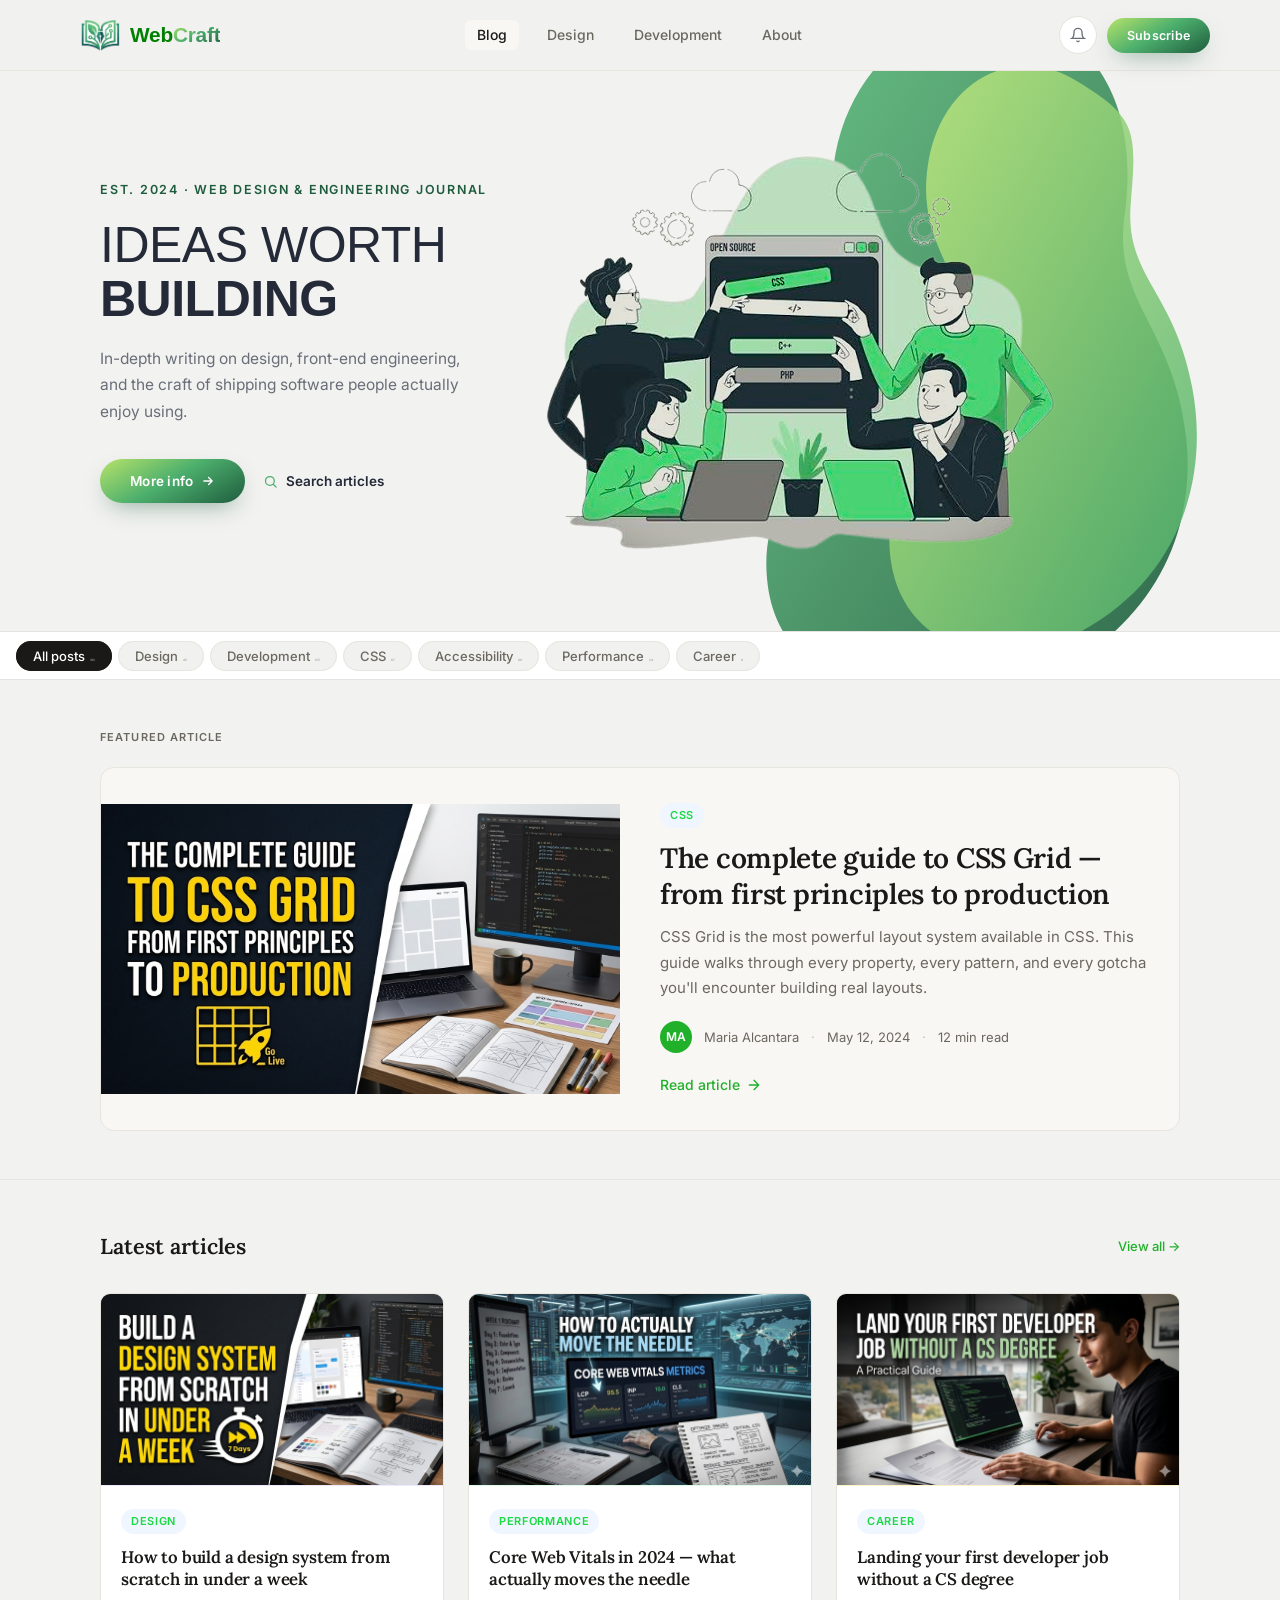
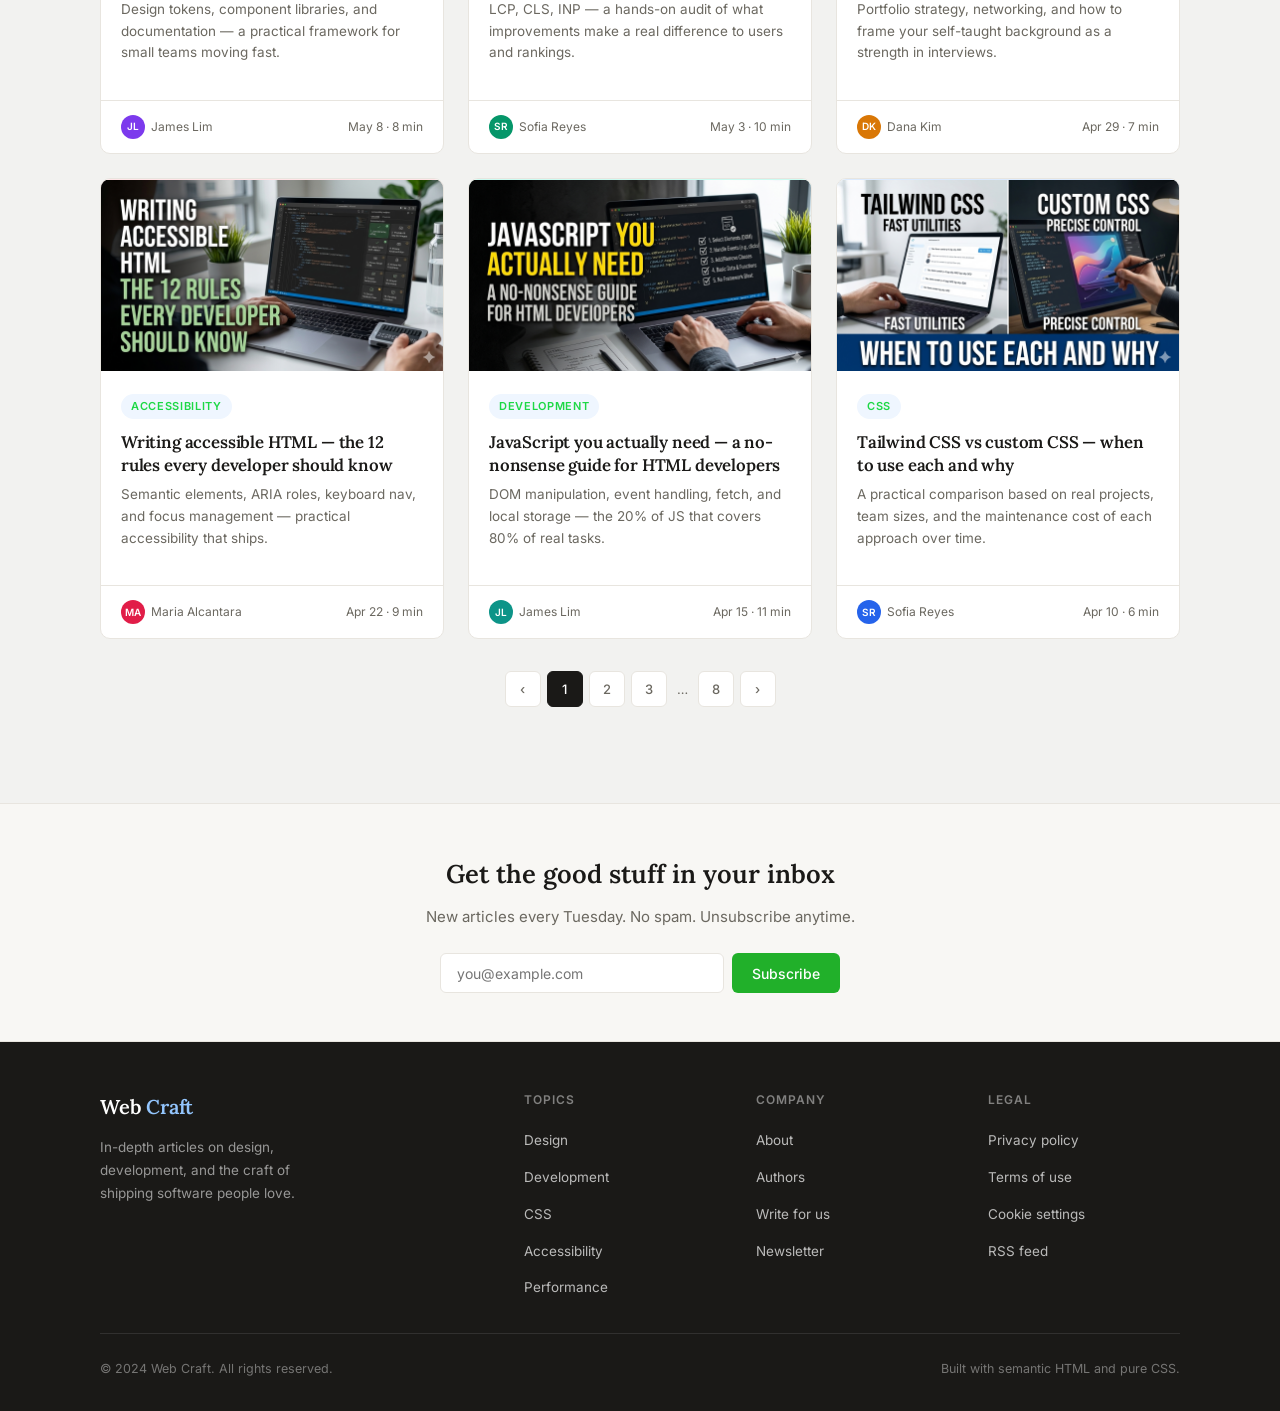
==== commit 0a627071: "Fixed the sidebar in mobile screens" ====
--- a/index.html
+++ b/index.html
@@ -42,7 +42,7 @@
         <a href="/pages/nav/design.html">Design</a>
         <a href="/pages/nav/development.html">Development</a>
         <a href="/pages/nav/about.html">About</a>
-        <a href="#newsletter" class="nav-cta">Subscribe</a>
+        <!-- <a href="#newsletter" class="nav-cta">Subscribe</a> -->
       </nav>
 
       <div class="header-actions">
@@ -50,6 +50,7 @@
           <svg width="16" height="16" viewBox="0 0 24 24" fill="none" stroke="currentColor" stroke-width="2" stroke-linecap="round"><path d="M6 8a6 6 0 0 1 12 0c0 7 3 9 3 9H3s3-2 3-9"/><path d="M10.3 21a1.9 1.9 0 0 0 3.4 0"/></svg>
         </a>
         <button class="btn-pill small">Subscribe</button>
+
         <button class="nav-toggle" aria-expanded="false" aria-controls="mobile-nav" aria-label="Toggle navigation menu">
           <span></span><span></span><span></span>
         </button>
@@ -68,7 +69,9 @@
         <div class="hero-copy">
           <div class="eyebrow">Est. 2024 · Web design &amp; engineering journal</div>
           <h1 class="hero-title">Ideas worth<strong>Building</strong></h1>
-          <p class="lede">In-depth writing on design, front-end engineering, and the craft of shipping software people actually enjoy using.</p>
+          <p class="lede">
+            In-depth writing on design, front-end engineering, and the craft of shipping software people actually enjoy using.
+          </p>
           <div class="hero-cta-row">
             <button class="btn-pill">More info
               <svg width="14" height="14" viewBox="0 0 24 24" fill="none" stroke="currentColor" stroke-width="2.4" stroke-linecap="round"><path d="M5 12h14M13 6l6 6-6 6"/></svg>
@@ -131,17 +134,15 @@
 
     <!-- Category filter -->
     <section class="category-bar" aria-label="Filter by category">
-      <div class="container">
-        <ul class="category-list" role="list">
-          <li><a class="category-chip active" aria-pressed="true">All posts<span class="count">312</span></button></a></li>
-          <li><a class="category-chip" aria-pressed="false">Design<span class="count">45</span></button></a></li>
-          <li><a class="category-chip" aria-pressed="false">Development<span class="count">125</span></button></a></li>
-          <li><a class="category-chip" aria-pressed="false" href="/pages/posts/category.html">CSS<span class="count">67</span></button></a></li>
-          <li><a class="category-chip" aria-pressed="false">Accessibility<span class="count">89</span></button></a></li>
-          <li><a class="category-chip" aria-pressed="false">Performance<span class="count">24</span></button></a></li>
-          <li><a class="category-chip" aria-pressed="false">Career<span class="count">9</span></button></a></li>
-        </ul>
-      </div>
+      <ul class="category-list" role="list">
+        <li><a class="category-chip active" aria-pressed="true">All posts<span class="count">312</span></button></a></li>
+        <li><a class="category-chip" aria-pressed="false">Design<span class="count">45</span></button></a></li>
+        <li><a class="category-chip" aria-pressed="false">Development<span class="count">125</span></button></a></li>
+        <li><a class="category-chip" aria-pressed="false" href="/pages/posts/category.html">CSS<span class="count">67</span></button></a></li>
+        <li><a class="category-chip" aria-pressed="false">Accessibility<span class="count">89</span></button></a></li>
+        <li><a class="category-chip" aria-pressed="false">Performance<span class="count">24</span></button></a></li>
+        <li><a class="category-chip" aria-pressed="false">Career<span class="count">9</span></button></a></li>
+      </ul>
     </section>
 
     <!-- Featured post -->
--- a/assets/css/main.css
+++ b/assets/css/main.css
@@ -676,6 +676,14 @@
   border-top:1px solid var(--line);
   border-bottom:1px solid var(--line);
   padding:20px 0;
+
+  /* Enables smooth swipe navigation on mobile devices */
+  overflow-x: auto;
+  white-space: nowrap;
+  padding: 10px 16px;
+  
+  /* Hides the default scrollbar on modern web engines */
+  -webkit-overflow-scrolling: touch;
 }
 .category-bar::-webkit-scrollbar { display: none; }
 
@@ -683,6 +691,11 @@
   display: flex;
   gap: 0.5rem;
   min-width: max-content;
+  flex-shrink: 0; 
+  display: inline-flex;
+  align-items: center;
+  gap: 6px;
+  
 }
 
 .category-chip {
@@ -1124,33 +1137,54 @@
 }
 
 @media (max-width: 640px) {
-  .nav-links, .nav-cta { display: none; }
+  .nav-links, .nav-cta, .hero-img, .hero-media { display: none; }
   .nav-toggle { display: flex; }
 
   .nav-mobile {
+    position: fixed;            /* Takes it completely out of document layout flow */
+    top: 70px;                  /* Positions it precisely below your main header */
+    right: 0;
+    width: 40vw;               /* Fills the absolute width of the device screen */
+    height: calc(100vh - 50px); /* Fills the rest of the available vertical viewport */
+    background-color: #f5f6f6;  /* Matches your light site background tint */
+    
+    z-index: 9999;              /* Forces the menu to sit on top of all hero assets */
+    box-sizing: border-box;
+    
+    /* Layout styling for links inside the menu overlay */
     display: none;
     flex-direction: column;
-    gap: 0.25rem;
-    padding: 0.75rem 0 1rem;
-    border-top: 1px solid var(--color-border);
-  }
-  .nav-mobile.open { display: flex; }
+    align-items: center;        /* Centers links horizontally */
+    justify-content: flex-start;
+    gap: 12px;                  /* Clean spacing gaps between list rows */
+    padding: 20px 24px;
+  }
+
+  /* Clear typography styling for links inside the open panel */
   .nav-mobile a {
-    font-size: 15px;
-    font-weight: 500;
-    color: var(--color-text-muted);
-    padding: 0.5rem 0.25rem;
-  }
-  .nav-mobile a:hover { color: var(--color-text); }
+    font-size: 13px;
+    font-weight: 600;
+    color: var(--ink, #1a1a1a);
+    text-decoration: none;
+    width: 100%;
+    text-align: right;
+  }
+
+  .nav-mobile a::hover {
+    color: var(--color-accent);
+  }
+
+  /* Fixes the extra duplicate subscribe button inside the overlay */
   .nav-mobile .nav-cta {
+    margin-top: 12px;
+    padding: 12px 32px;
+    background: linear-gradient(135deg, #C6EA7E, #4CAF6D);
+    color: #fff;
+    border-radius: 30px;
     display: inline-block;
-    text-align: center;
-    margin-top: 0.5rem;
-    color: #fff;
-    background: var(--color-accent);
-    padding: 0.6rem 1rem;
-    border-radius: var(--radius-sm);
-  }
+    width: auto;                /* Prevents full-width block stretch */
+  }
+
   
   .name, .hero-search {
     display: none;
@@ -1174,4 +1208,39 @@
   .team-grid { grid-template-columns: 1fr; }
   .footer-grid { grid-template-columns: 1fr; }
   .nl-form { flex-direction: column; }
-}
+
+  .hero-grid {
+    display: flex;
+    flex-direction: column;
+    justify-content: center;
+    align-items: center;
+    text-align: center; /* Centers all text elements inside */
+    padding: 40px 24px;
+    min-height: auto;
+  }
+
+  .hero-copy {
+    display: flex;
+    flex-direction: column;
+    align-items: center; /* Centers block elements like buttons */
+    padding: 0;
+  }
+
+  .hero-copy p.lede {
+    max-width: 100%; /* Allows the paragraph to sit evenly in the center */
+    margin-left: auto;
+    margin-right: auto;
+  }
+
+  .hero-cta-row {
+    justify-content: center; /* Centers the CTA buttons horizontally */
+    width: 100%;
+  }
+}
+
+@media (max-width: 334px) {
+  .hero-cta-row {
+    display: flex;
+    flex-direction: column;
+  }
+}
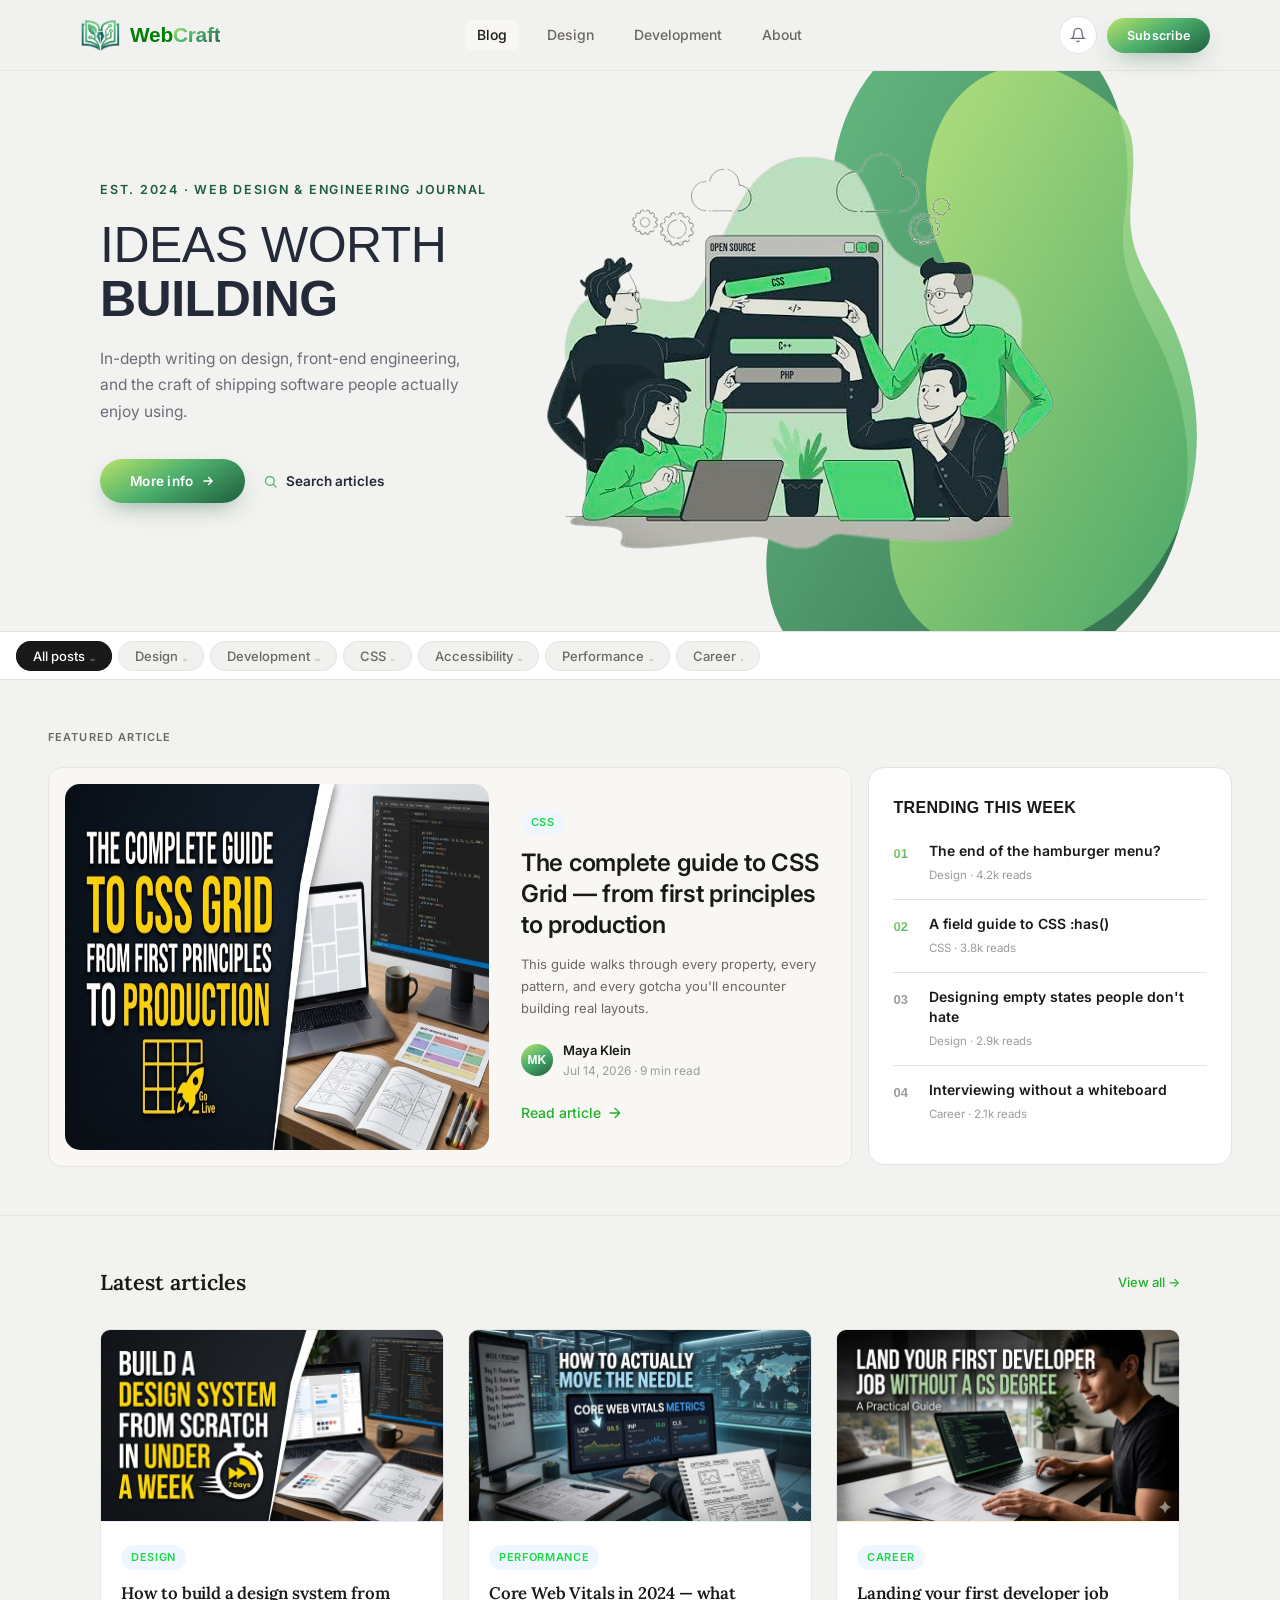
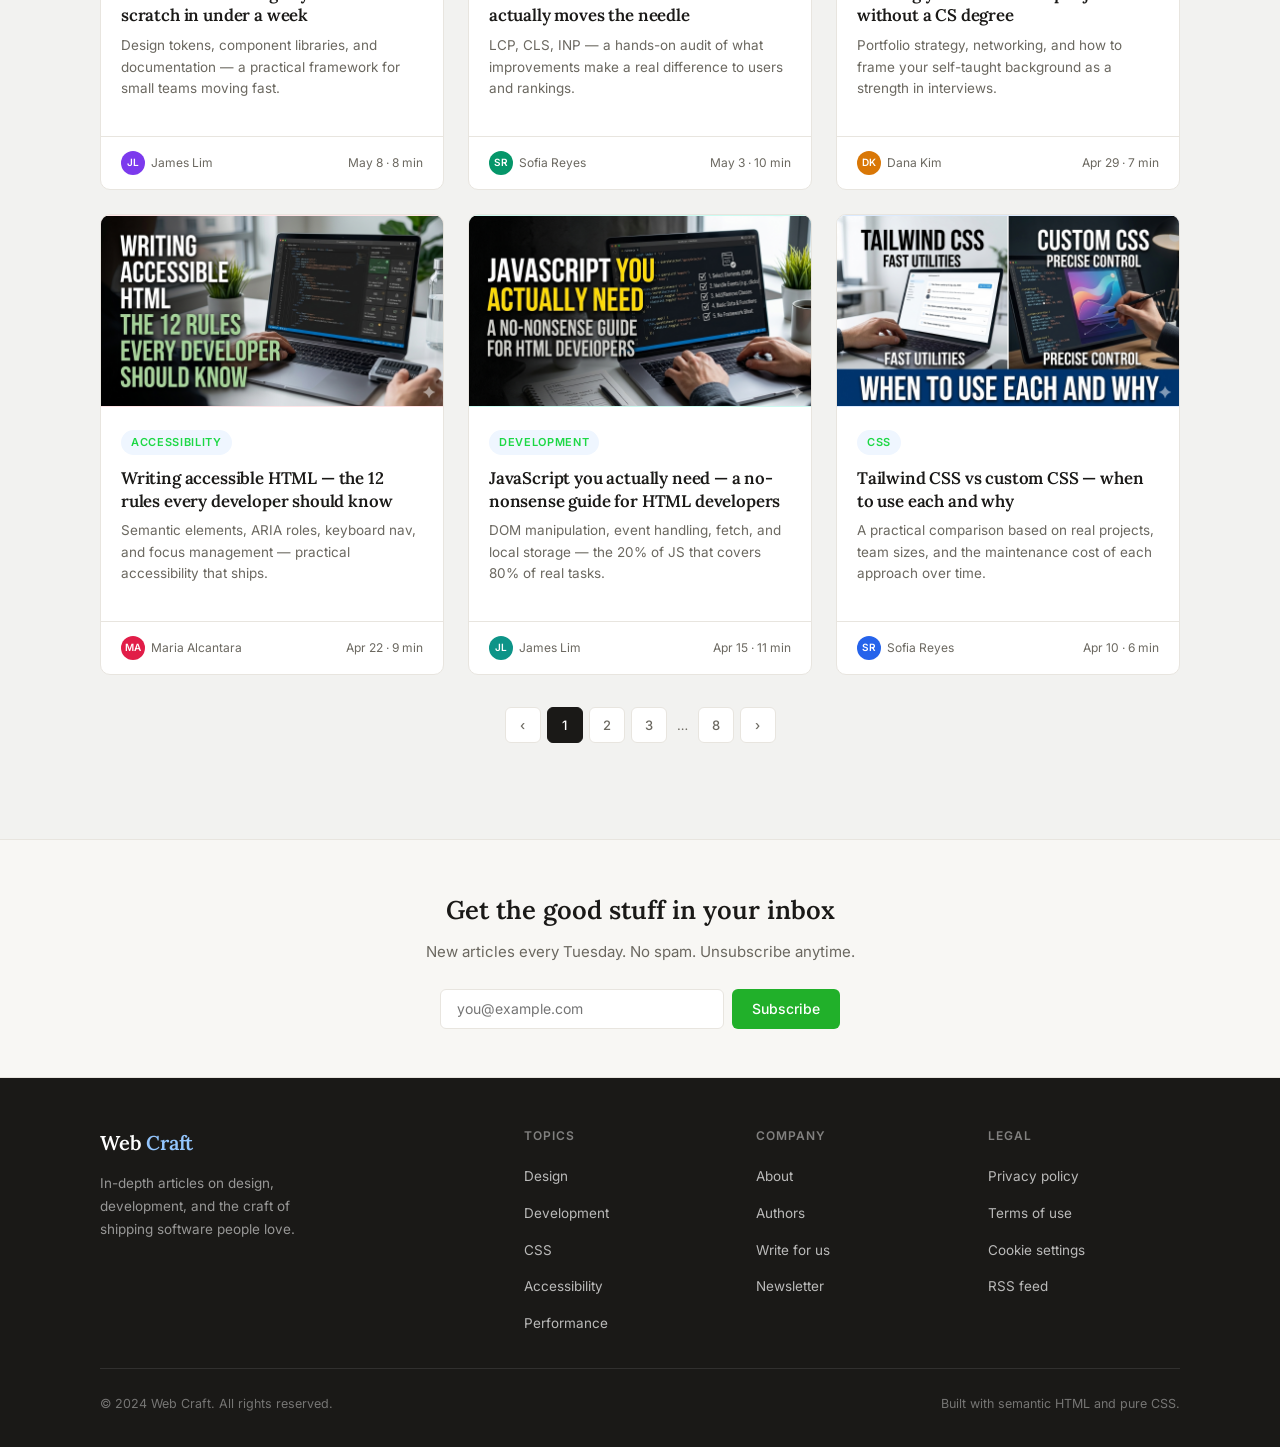
==== commit e5c622a9: "Changed layout design in featured section" ====
--- a/index.html
+++ b/index.html
@@ -113,8 +113,8 @@
             <path d="M300 200C270 220 265 260 290 290C315 320 345 305 355 335C365 365 340 390 360 415C380 440 415 430 425 400C440 355 420 320 400 305C380 290 375 270 380 245C385 215 330 180 300 200Z" fill="url(#lg3)" opacity="0.9"/>
             <ellipse cx="150" cy="470" rx="55" ry="70" fill="url(#lg1)" opacity="0.55"/> -->
           </svg>
-
-        </div>
+        </div>
+        
         <div class="hero-img">
           <img src="assets/images/hero-img.png" alt="">
         </div>
@@ -147,26 +147,19 @@
 
     <!-- Featured post -->
     <section class="featured" aria-labelledby="featured-heading">
-      <div class="container">
-        <p class="featured-label" id="featured-heading">Featured article</p>
+      <p class="featured-label" id="featured-heading">Featured article</p>
+      <div class="feat-container">
+        
         <article class="featured-card">
-          <img src="assets/images/css-grid-guide.png" alt="Complete CSS Guide Thumbnail">
-          <!-- <div class="featured-image img-blue" aria-hidden="true">
-             <svg width="64" height="64" viewBox="0 0 24 24" fill="none" stroke="#2563eb" stroke-width="1.5">
-              <path d="M4 5h16M4 12h10M4 19h6" stroke-linecap="round"/>
-            </svg> 
-          </div> -->
+          <img class="feat-img" src="assets/images/css-grid-guide.png" alt="Complete CSS Guide Thumbnail">
+        
           <div class="featured-body">
             <span class="post-tag">CSS</span>
-            <h2><a href="pages/posts/featured.html">The complete guide to CSS Grid — from first principles to production</a></h2>
-            <p>CSS Grid is the most powerful layout system available in CSS. This guide walks through every property, every pattern, and every gotcha you'll encounter building real layouts.</p>
-            <div class="post-meta">
-              <div class="author-avatar" aria-hidden="true">MA</div>
-              <span>Maria Alcantara</span>
-              <span class="meta-dot" aria-hidden="true">·</span>
-              <time datetime="2024-05-12">May 12, 2024</time>
-              <span class="meta-dot" aria-hidden="true">·</span>
-              <span>12 min read</span>
+            <h3><a href="pages/posts/featured.html">The complete guide to CSS Grid — from first principles to production</a></h3>
+            <p>This guide walks through every property, every pattern, and every gotcha you'll encounter building real layouts.</p>
+            <div class="byline">
+              <div class="avatar">MK</div>
+              <div><div class="who">Maya Klein</div><div class="meta">Jul 14, 2026 · 9 min read</div></div>
             </div>
             <a href="pages/posts/featured.html" class="read-more" aria-label="Read the full article on CSS Grid">
               Read article
@@ -176,6 +169,16 @@
             </a>
           </div>
         </article>
+
+        <aside class="featured-aside">
+          <div class="side-block">
+            <h3>Trending this week</h3>
+            <div class="trend-item rank-top"><span class="trend-num">01</span><div><h5><a href="#">The end of the hamburger menu?</a></h5><div class="meta">Design · 4.2k reads</div></div></div>
+            <div class="trend-item rank-top"><span class="trend-num">02</span><div><h5><a href="#">A field guide to CSS :has()</a></h5><div class="meta">CSS · 3.8k reads</div></div></div>
+            <div class="trend-item"><span class="trend-num">03</span><div><h5><a href="#">Designing empty states people don't hate</a></h5><div class="meta">Design · 2.9k reads</div></div></div>
+            <div class="trend-item"><span class="trend-num">04</span><div><h5><a href="#">Interviewing without a whiteboard</a></h5><div class="meta">Career · 2.1k reads</div></div></div>
+          </div>
+        </aside>
       </div>
     </section>
 
@@ -348,6 +351,40 @@
       </div>
     </section>
 
+    <!-- SIDEBAR -->
+
+    <!-- <aside class="sidebar">
+      <div class="side-block">
+        <h3>Trending this week</h3>
+        <div class="trend-item rank-top"><span class="trend-num">01</span><div><h5><a href="#">The end of the hamburger menu?</a></h5><div class="meta">Design · 4.2k reads</div></div></div>
+        <div class="trend-item rank-top"><span class="trend-num">02</span><div><h5><a href="#">A field guide to CSS :has()</a></h5><div class="meta">CSS · 3.8k reads</div></div></div>
+        <div class="trend-item"><span class="trend-num">03</span><div><h5><a href="#">Designing empty states people don't hate</a></h5><div class="meta">Design · 2.9k reads</div></div></div>
+        <div class="trend-item"><span class="trend-num">04</span><div><h5><a href="#">Interviewing without a whiteboard</a></h5><div class="meta">Career · 2.1k reads</div></div></div>
+      </div>
+
+      <div class="side-block newsletter-block">
+        <div class="eyebrow2">The Craft Letter</div>
+        <h3>One good read, every Friday.</h3>
+        <p>No spam, no filler — just the piece we'd want in our own inbox. Unsubscribe anytime.</p>
+        <div class="nl-input-row">
+          <input type="email" placeholder="you@email.com">
+          <button>Subscribe for free</button>
+        </div>
+      </div>
+
+      <div class="side-block">
+        <h3>Browse by topic</h3>
+        <div class="cat-list">
+          <a href="#"><span class="name"><span class="dot"></span>Design</span><span class="n">84</span></a>
+          <a href="#"><span class="name"><span class="dot"></span>Development</span><span class="n">96</span></a>
+          <a href="#"><span class="name"><span class="dot"></span>CSS</span><span class="n">57</span></a>
+          <a href="#"><span class="name"><span class="dot"></span>Accessibility</span><span class="n">31</span></a>
+          <a href="#"><span class="name"><span class="dot"></span>Performance</span><span class="n">28</span></a>
+          <a href="#"><span class="name"><span class="dot"></span>Career</span><span class="n">16</span></a>
+        </div>
+      </div>
+    </aside> -->
+
   </main>
 
   <!-- ════════════════════════════════════════════════════════
--- a/assets/css/main.css
+++ b/assets/css/main.css
@@ -7,7 +7,7 @@
 html { scroll-behavior: smooth; }
 
 body {
-  font-family: var(--font-sans);
+  font-family: var(--sans);
   font-size: 16px;
   line-height: 1.7;
   color: var(--color-text);
@@ -333,7 +333,7 @@
   cursor: pointer;
   white-space: nowrap;
   transition: all var(--transition);
-  font-family: var(--font-sans);
+  font-family: var(--sans);
 }
 .topic-chip:hover,
 .topic-chip.active {
@@ -724,7 +724,7 @@
 
 /* ── Featured post ────────────────────────────────────────── */
 .featured {
-  padding: 3rem 0;
+  padding: 3rem;
   border-bottom: 1px solid var(--color-border);
 }
 
@@ -738,9 +738,12 @@
 }
 
 .featured-card {
-  display: grid;
+  display: flex;
+  flex-direction: row;
   grid-template-columns: 1fr 1fr;
-  gap: 2.5rem;
+  width: 70%;
+  height: 400px;
+  gap: 1rem;
   align-items: center;
   background: var(--color-surface);
   border: 1px solid var(--color-border);
@@ -748,20 +751,17 @@
   border-radius: var(--radius-lg);
   overflow: hidden;
   transition: box-shadow var(--transition); 
+  padding: 1rem;
 }
 .featured-card:hover { box-shadow: 0 4px 24px rgba(0,0,0,0.07); }
 
-.featured-image {
-  aspect-ratio: 4 / 3;
-  background: linear-gradient(135deg, #dbeafe 0%, #bfdbfe 100%);
-  display: flex;
-  align-items: center;
-  justify-content: center;
-  min-height: 260px;
-}
-
-.featured-image svg { opacity: 0.35; }
-.featured-body { padding: 2rem 2rem 2rem 0; }
+.feat-img {
+  width: 55%;
+  height: 100%;
+  border-radius: 15px;
+}
+
+.featured-body { padding-left: 1rem; }
 
 .post-tag {
   display: inline-block;
@@ -776,9 +776,9 @@
   margin-bottom: 0.75rem;
 }
 
-.featured-body h2 {
-  font-family: var(--font-serif);
-  font-size: clamp(1.35rem, 2.5vw, 1.75rem);
+.featured-body h3 {
+  font-family: var(--sans);
+  font-size: clamp(1.20rem, 2vw, 1.50rem);
   font-weight: 600;
   line-height: 1.3;
   letter-spacing: -0.01em;
@@ -789,35 +789,25 @@
 .featured-body h2 a:hover { color: var(--color-accent); }
 
 .featured-body p {
-  font-size: 15px;
+  font-size: 13px;
   color: var(--color-text-muted);
   line-height: 1.7;
   margin-bottom: 1.25rem;
 }
 
-.post-meta {
-  display: flex;
-  align-items: center;
-  gap: 0.75rem;
-  font-size: 13px;
-  color: var(--color-text-muted);
-}
-
-.author-avatar {
-  width: 32px;
-  height: 32px;
-  border-radius: 50%;
-  background: var(--color-accent);
-  color: #fff;
-  font-size: 12px;
-  font-weight: 600;
-  display: flex;
-  align-items: center;
-  justify-content: center;
-  flex-shrink: 0;
-}
-
-.meta-dot { opacity: 0.4; }
+.feat-container {
+  display: flex;
+  gap: 1rem;
+}
+
+.byline{display:flex;align-items:center;gap:10px;}
+.avatar{
+  width:32px;height:32px;border-radius:50%;background:var(--grad);
+  display:flex;align-items:center;justify-content:center;
+  font-family:var(--display);font-size:12px;font-weight:700;color:var(--white);flex-shrink:0;
+}
+.byline .who{font-size:13px;font-weight:600;}
+.byline .meta{font-size:12px;color:var(--graphite-2);}
 
 .read-more {
   display: inline-flex;
@@ -832,6 +822,30 @@
 .read-more:hover { gap: 10px; }
 .read-more svg { transition: transform var(--transition); }
 .read-more:hover svg { transform: translateX(3px); }
+
+.feattured-aside {
+  display:flex;
+  flex-direction:column;
+  gap:44px;
+}
+
+.sidebar{display:flex;flex-direction:column;gap:44px;}
+.side-block{background:var(--white);border:1px solid var(--line);border-radius:16px;padding:26px 24px;}
+.side-block h3{font-family:var(--display);font-size:16px;font-weight:700;text-transform:uppercase;letter-spacing:.02em;margin-bottom:20px;}
+
+.trend-item{display:flex;gap:14px;padding:14px 0;border-top:1px solid var(--line);}
+.trend-item:first-of-type{border-top:none;padding-top:0;}
+.trend-num{
+  font-family:var(--display);font-weight:700;font-size:13px;color:var(--graphite-2);
+  width:22px;flex-shrink:0;padding-top:2px;
+}
+.trend-item.rank-top .trend-num{
+  background:var(--grad);-webkit-background-clip:text;background-clip:text;-webkit-text-fill-color:transparent;
+}
+.trend-item h5{font-size:14px;font-weight:600;line-height:1.4;margin-bottom:5px;}
+.trend-item h5 a:hover{color:var(--green-dark);}
+.trend-item .meta{font-size:11.5px;color:var(--graphite-2);}
+
 
 /* ── Post grid ────────────────────────────────────────────── */
 .posts-section { padding: 3rem 0; }
@@ -1015,7 +1029,7 @@
 
 .newsletter-form input {
   flex: 1;
-  font-family: var(--font-sans);
+  font-family: var(--sans);
   font-size: 14px;
   padding: 0.65rem 1rem;
   border: 1px solid var(--color-border);
@@ -1031,7 +1045,7 @@
 }
 
 .newsletter-form button {
-  font-family: var(--font-sans);
+  font-family: var(--sans);
   font-size: 14px;
   font-weight: 500;
   padding: 0.65rem 1.25rem;
@@ -1136,7 +1150,7 @@
   .contribute-inner { grid-template-columns: 1fr; gap: 2.5rem; }
 }
 
-@media (max-width: 640px) {
+@media (max-width: 769px) {
   .nav-links, .nav-cta, .hero-img, .hero-media { display: none; }
   .nav-toggle { display: flex; }
 
@@ -1197,17 +1211,19 @@
     display: flex;
   }
 
-  .post-grid { grid-template-columns: 1fr; }
-  .footer-grid { grid-template-columns: 1fr; }
-  .hero-search, .newsletter-form { flex-direction: column; }
-  .pagination { flex-wrap: wrap; }
+  .post-grid { grid-template-columns: repeat(2, 1fr); }
+  .featured-card { grid-template-columns: 1fr; }
+  .featured-image { min-height: 200px; }
+  .featured-body { padding: 1.5rem; }
+  .footer-grid { grid-template-columns: 1fr 1fr; }
 
   /* About Page */
   .stats-row { grid-template-columns: 1fr 1fr; }
-  .values-grid { grid-template-columns: 1fr; }
-  .team-grid { grid-template-columns: 1fr; }
-  .footer-grid { grid-template-columns: 1fr; }
-  .nl-form { flex-direction: column; }
+  .stat-cell:nth-child(2) { border-right: none; }
+  .stat-cell:nth-child(3) { border-top: 1px solid var(--color-border); }
+  .values-grid { grid-template-columns: 1fr 1fr; }
+  .team-grid { grid-template-columns: 1fr 1fr; }
+  .contribute-inner { grid-template-columns: 1fr; gap: 2.5rem; }
 
   .hero-grid {
     display: flex;
@@ -1236,6 +1252,15 @@
     justify-content: center; /* Centers the CTA buttons horizontally */
     width: 100%;
   }
+
+  .featured-card {
+    width: 100%;
+  }
+  
+  .feat-container {
+    display: flex;
+    flex-direction: column;
+  }
 }
 
 @media (max-width: 334px) {
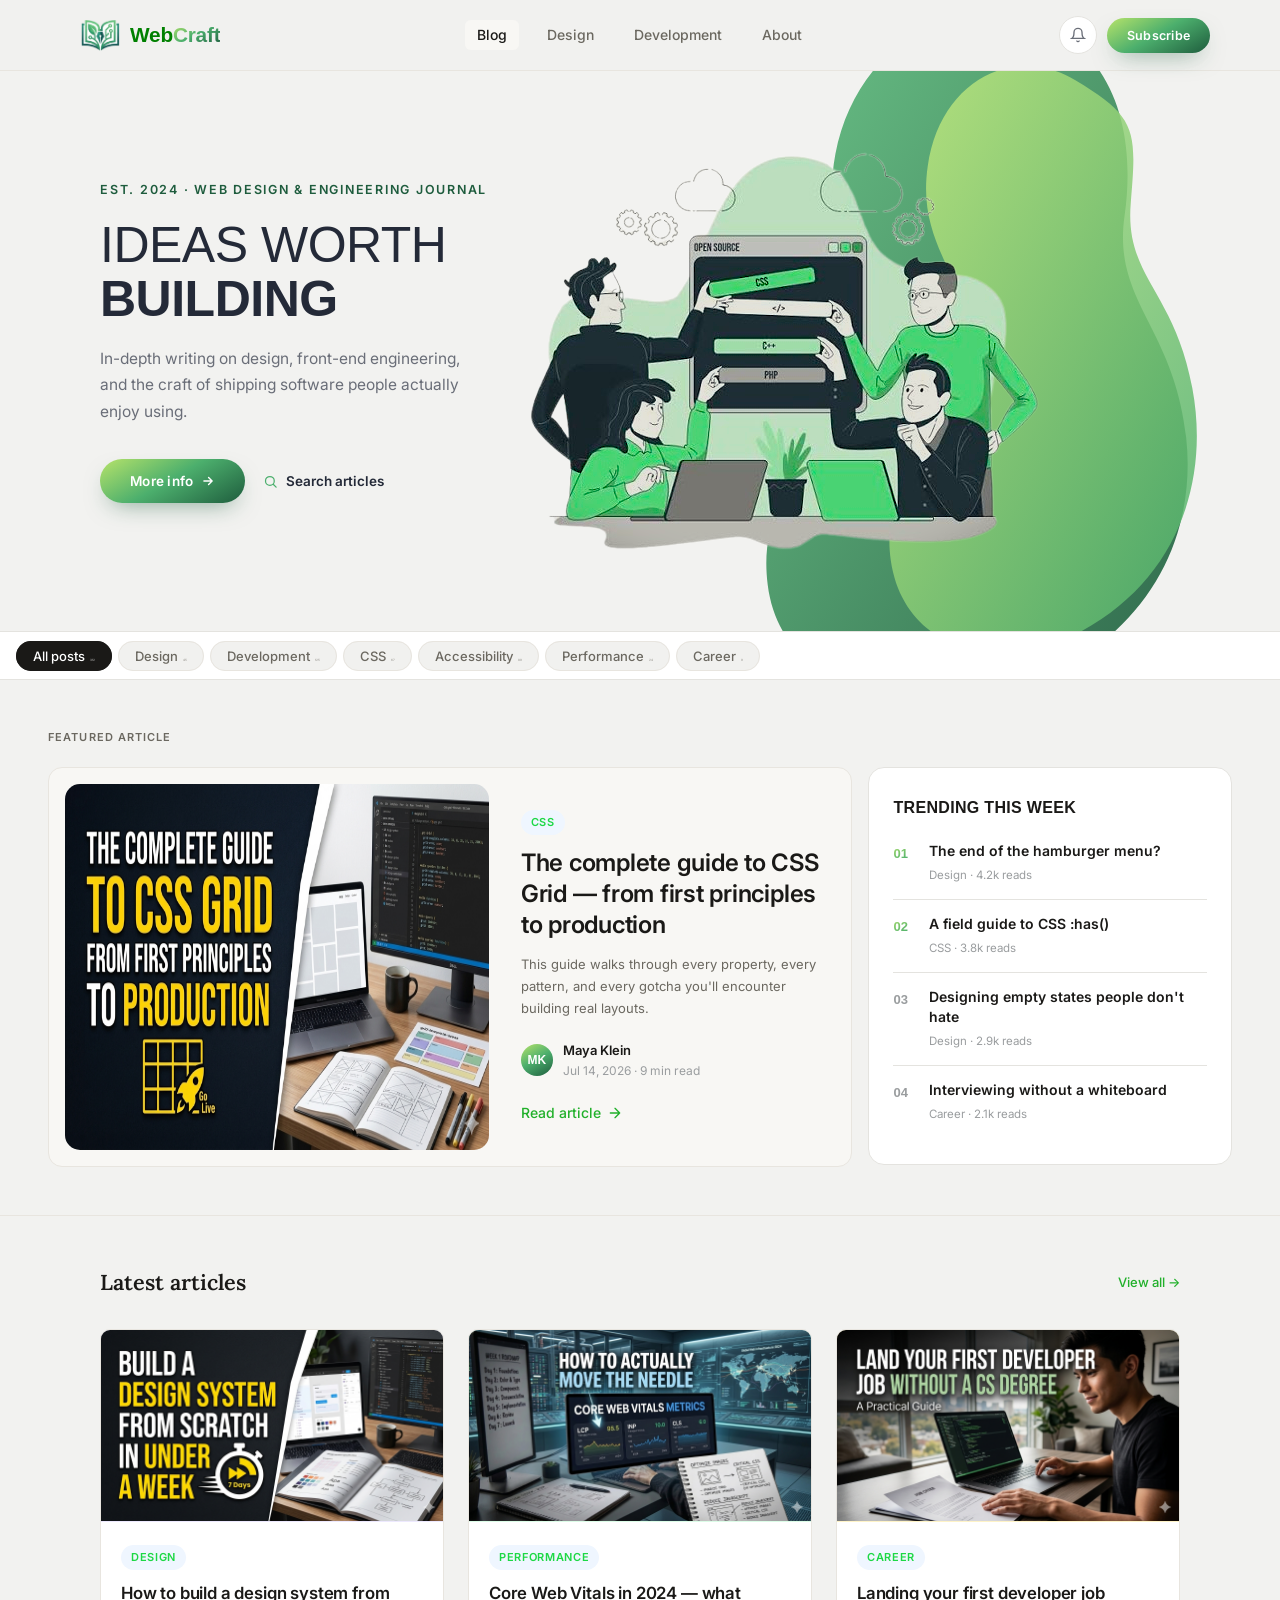
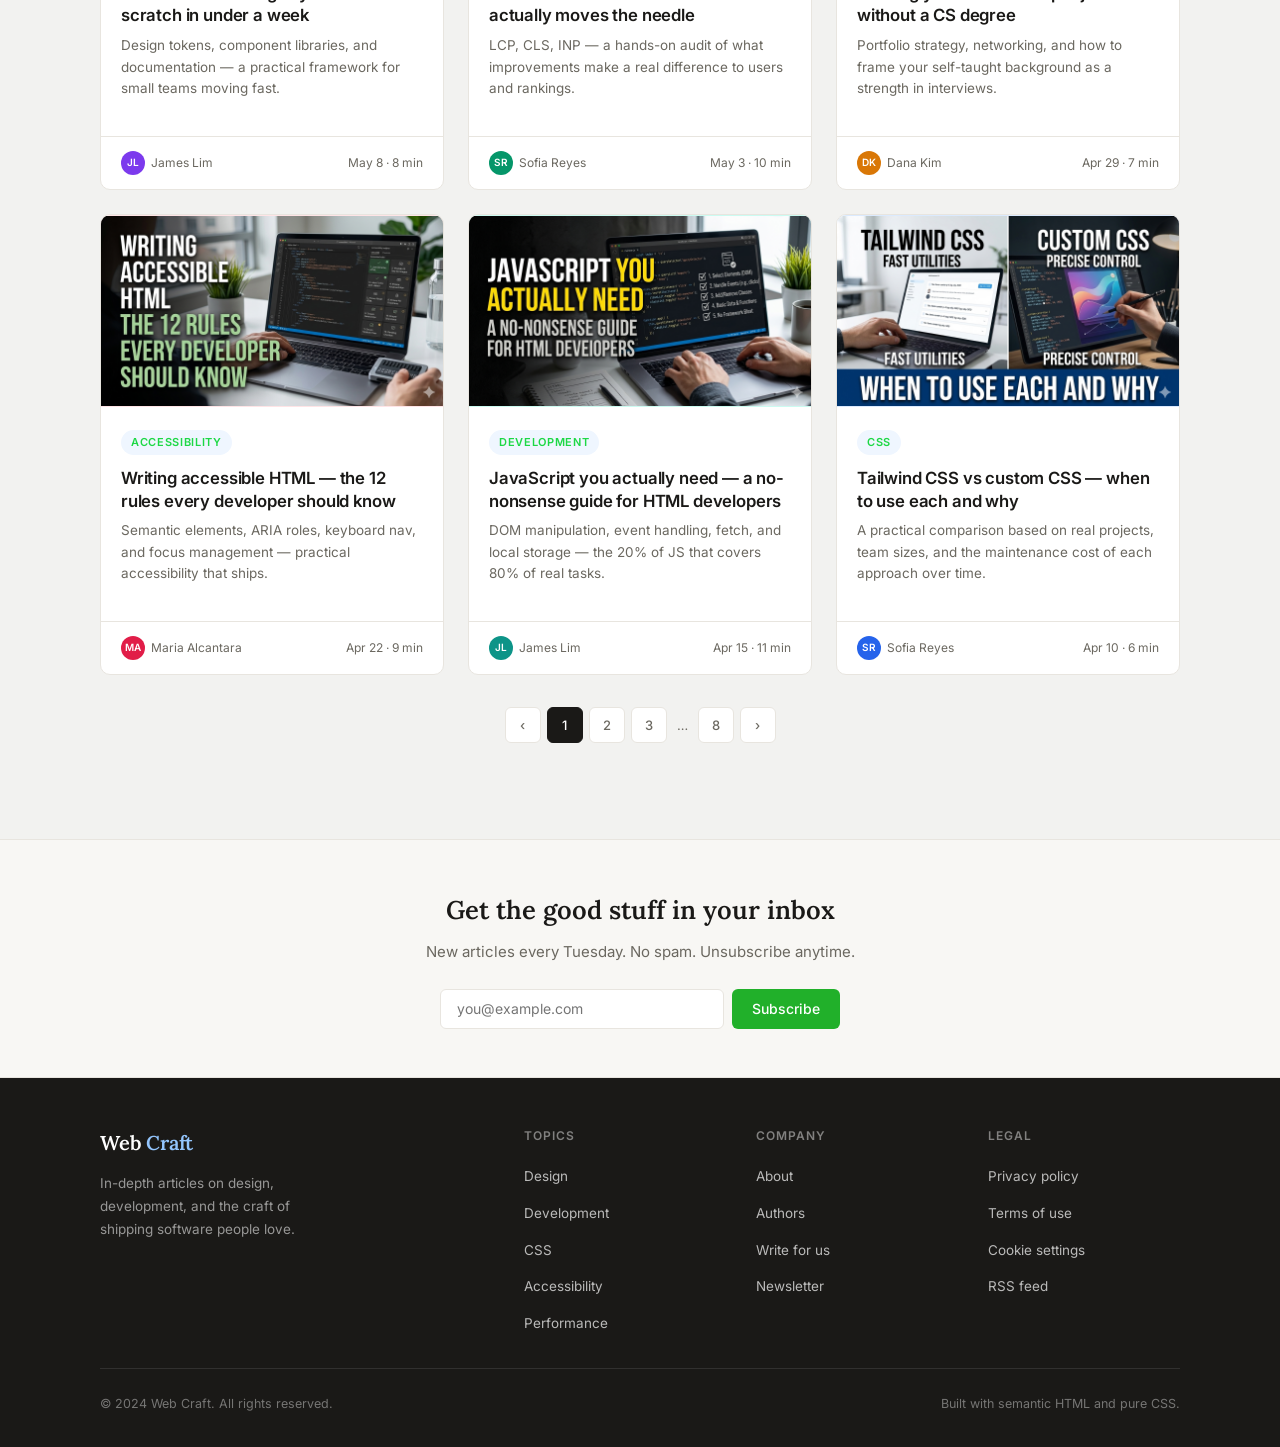
==== commit b28f8e72: "Adjustments to headers and links" ====
--- a/index.html
+++ b/index.html
@@ -14,7 +14,7 @@
 </head>
 <body>
 
-  <a href="#main-content" class="skip-link">Skip to main content</a>
+  <!-- <a href="#main-content" class="skip-link">Skip to main content</a> -->
 
   <!-- ════════════════════════════════════════════════════════
        SITE HEADER / NAV 
@@ -136,8 +136,8 @@
     <section class="category-bar" aria-label="Filter by category">
       <ul class="category-list" role="list">
         <li><a class="category-chip active" aria-pressed="true">All posts<span class="count">312</span></button></a></li>
-        <li><a class="category-chip" aria-pressed="false">Design<span class="count">45</span></button></a></li>
-        <li><a class="category-chip" aria-pressed="false">Development<span class="count">125</span></button></a></li>
+        <li><a class="category-chip" aria-pressed="false" href="/pages/nav/design.html">Design<span class="count">45</span></button></a></li>
+        <li><a class="category-chip" aria-pressed="false" href="/pages/nav/development.html">Development<span class="count">125</span></button></a></li>
         <li><a class="category-chip" aria-pressed="false" href="/pages/posts/category.html">CSS<span class="count">67</span></button></a></li>
         <li><a class="category-chip" aria-pressed="false">Accessibility<span class="count">89</span></button></a></li>
         <li><a class="category-chip" aria-pressed="false">Performance<span class="count">24</span></button></a></li>
--- a/assets/css/main.css
+++ b/assets/css/main.css
@@ -17,7 +17,7 @@
 }
 
 img { display: block; max-width: 100%; height: auto; }
-a { color: inherit; text-decoration: none; }
+a { color: inherit; text-decoration: none; font-family: var(--sans); }
 ul { list-style: none; }
 
 /* ── Layout helpers ───────────────────────────────────────── */
@@ -615,15 +615,16 @@
 }
 .hero-img {
   position: absolute; 
-  right: 12%;        
-  top: 50%;          
+  right: 10rem;        
+  top: 50%;        
   transform: translateY(-50%);
   pointer-events: none;
 }
 
 .hero-img img {
+  right: 10rem;
   display: block;
-  max-width: 70rem;  
+  max-width: 100%;  
   height: auto;
 }
 .subtitle-card{
@@ -1134,12 +1135,45 @@
 .nav-mobile { 
   display: none;  /* Hide the mobile menu container on desktop */
 }
+@media (max-width: 1145px) {
+  .hero-grid {
+    display: flex;
+    align-items: center;
+    justify-content: space-between;
+    padding: 0 5rem; /* Adjust padding to keep elements away from screen edges */
+  }
+
+  /* Reset the absolute positioning causing the overlap */
+  .hero-img {
+    position: static; 
+    transform: none;
+    pointer-events: none;
+    /* flex: 1; */ /* Allows the image container to scale fluidly */
+    max-width: 60%; /* Prevents the image from crowding the text */
+  }
+
+  .hero-img img {
+    width: 100%;
+    height: auto;
+    display: block;
+  } 
+}
+
 @media (max-width: 900px) {
-  .post-grid { grid-template-columns: repeat(2, 1fr); }
-  .featured-card { grid-template-columns: 1fr; }
-  .featured-image { min-height: 200px; }
-  .featured-body { padding: 1.5rem; }
-  .footer-grid { grid-template-columns: 1fr 1fr; }
+  .read-more, .post-tag, p {
+    display: none;
+  }
+
+  .featured-card {
+    display: flex;
+    flex-direction: column;
+    height: auto;
+  }
+
+  .feat-img {
+    width: 100%;
+    height: auto;
+  }
 
   /* About Page */
   .stats-row { grid-template-columns: 1fr 1fr; }
@@ -1263,6 +1297,20 @@
   }
 }
 
+@media (max-width: 426px) {
+  .post-grid { grid-template-columns: 1fr; }
+  .footer-grid { grid-template-columns: 1fr; }
+  .hero-search, .newsletter-form { flex-direction: column; }
+  .pagination { flex-wrap: wrap; }
+
+  /* About Page */
+  .stats-row { grid-template-columns: 1fr 1fr; }
+  .values-grid { grid-template-columns: 1fr; }
+  .team-grid { grid-template-columns: 1fr; }
+  .footer-grid { grid-template-columns: 1fr; }
+  .nl-form { flex-direction: column; }
+}
+
 @media (max-width: 334px) {
   .hero-cta-row {
     display: flex;
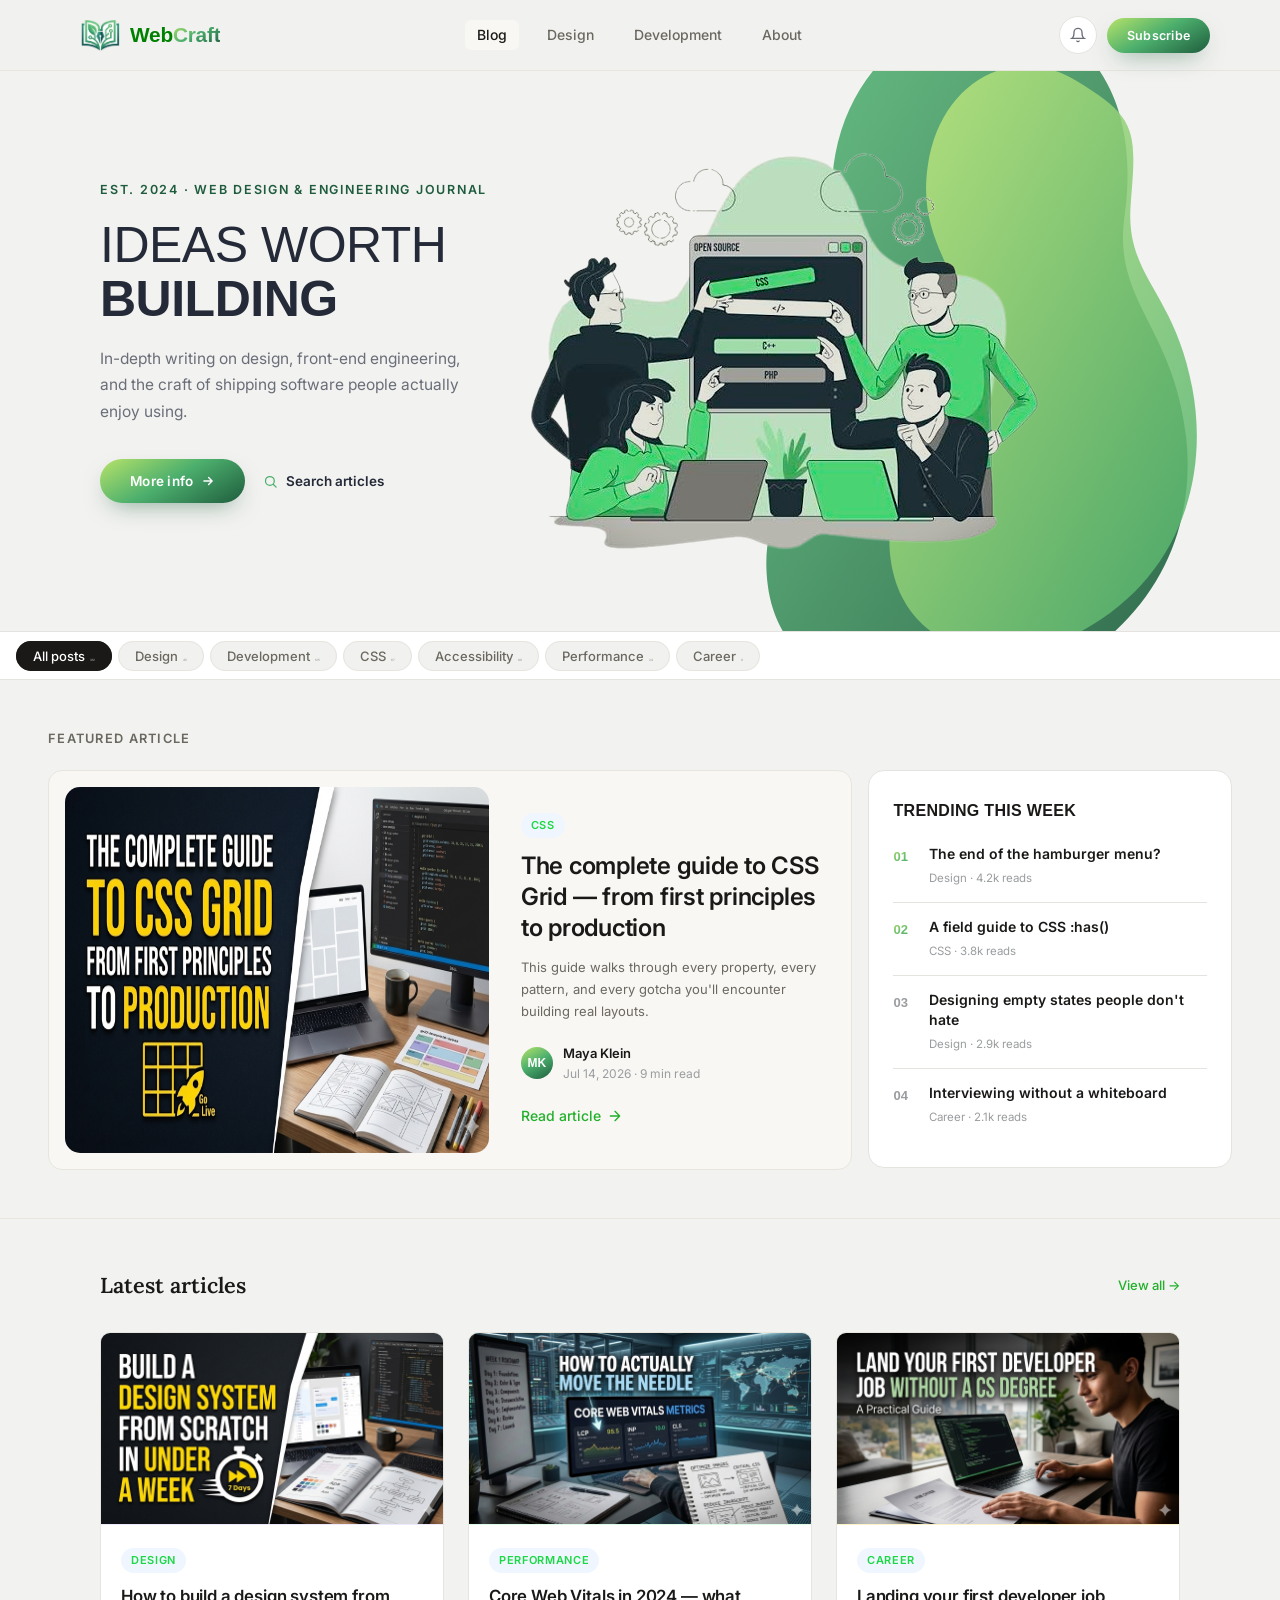
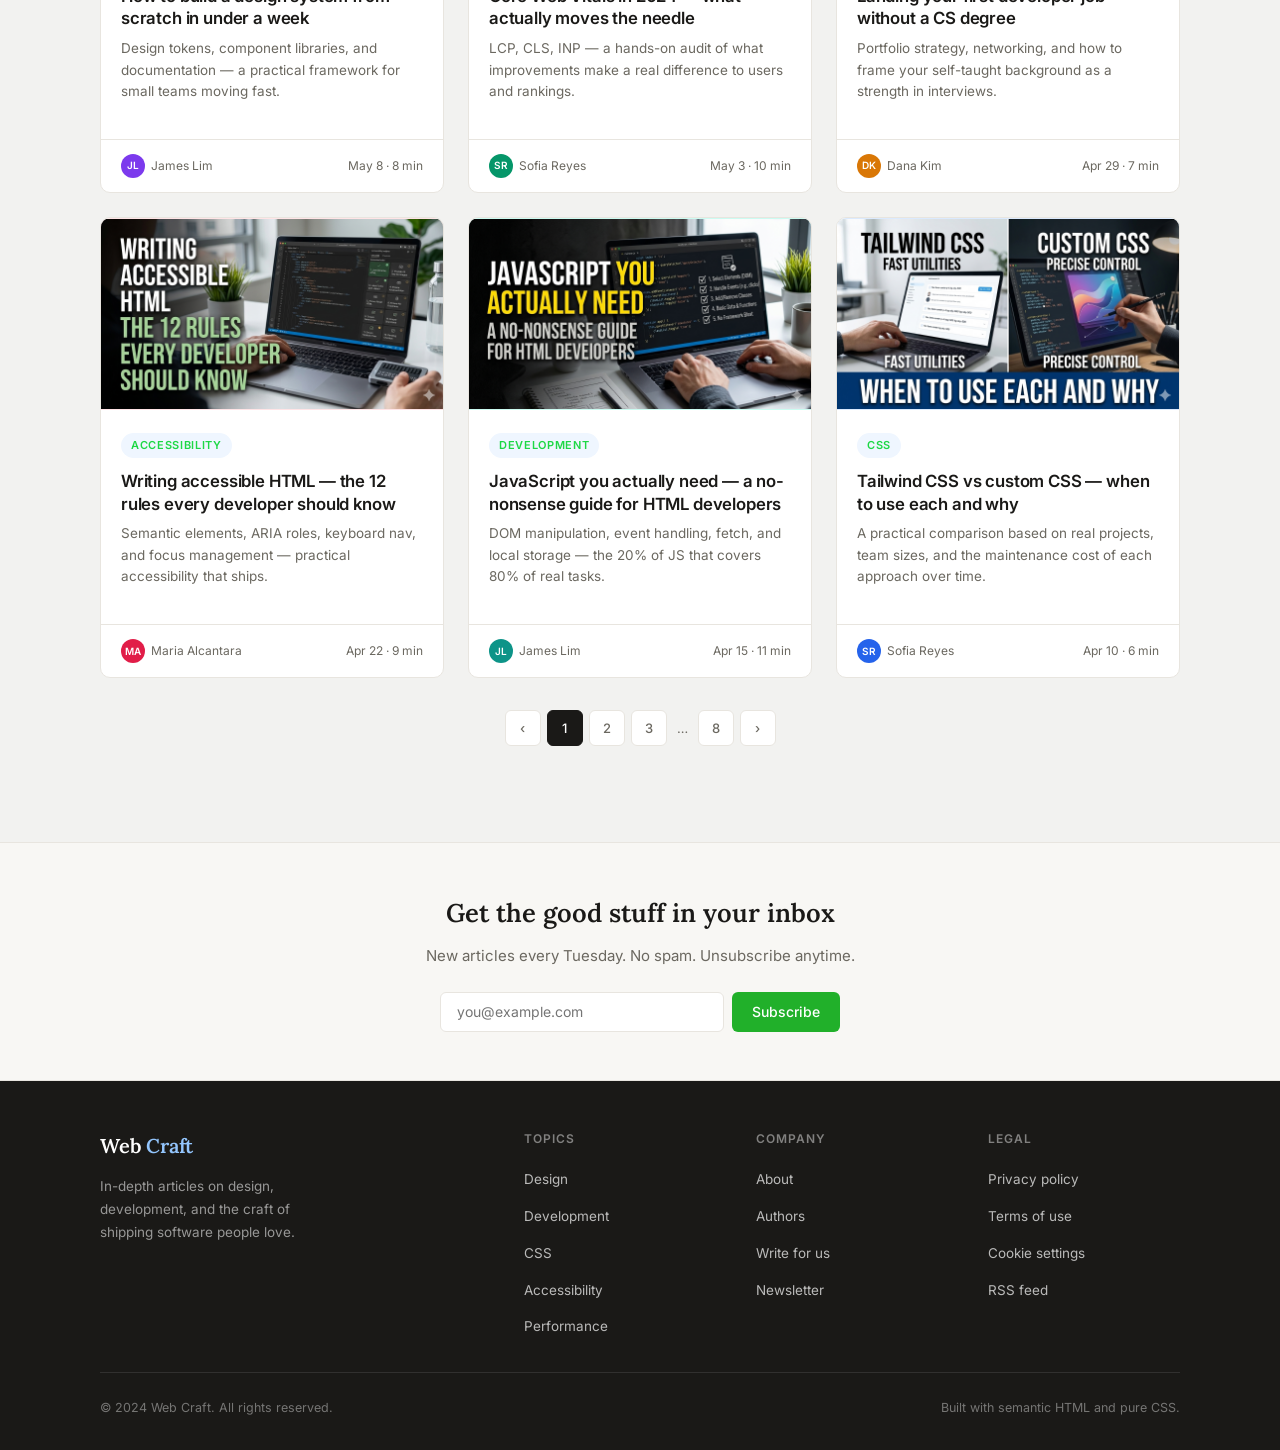
==== commit 32b972a0: "Few adjustments" ====
--- a/index.html
+++ b/index.html
@@ -14,8 +14,6 @@
 </head>
 <body>
 
-  <!-- <a href="#main-content" class="skip-link">Skip to main content</a> -->
-
   <!-- ════════════════════════════════════════════════════════
        SITE HEADER / NAV 
   ════════════════════════════════════════════════════════ -->
@@ -30,18 +28,18 @@
       <nav class="nav-inner" aria-label="Main navigation">
         <ul class="nav-links" role="list">
           <li><a href="index.html" aria-current="page">Blog</a></li>
-          <li><a href="/pages/nav/design.html">Design</a></li>
-          <li><a href="/pages/nav/development.html">Development</a></li>
-          <li><a href="/pages/nav/about.html">About</a></li>
+          <li><a href="pages/nav/design.html">Design</a></li>
+          <li><a href="pages/nav/development.html">Development</a></li>
+          <li><a href="pages/nav/about.html">About</a></li>
         </ul>
       </nav>
 
       <!-- Mobile nav (hidden by default) -->
       <nav id="mobile-nav" class="nav-mobile" aria-label="Mobile navigation">
         <a href="index.html">Blog</a>
-        <a href="/pages/nav/design.html">Design</a>
-        <a href="/pages/nav/development.html">Development</a>
-        <a href="/pages/nav/about.html">About</a>
+        <a href="pages/nav/design.html">Design</a>
+        <a href="pages/nav/development.html">Development</a>
+        <a href="pages/nav/about.html">About</a>
         <!-- <a href="#newsletter" class="nav-cta">Subscribe</a> -->
       </nav>
 
@@ -136,9 +134,9 @@
     <section class="category-bar" aria-label="Filter by category">
       <ul class="category-list" role="list">
         <li><a class="category-chip active" aria-pressed="true">All posts<span class="count">312</span></button></a></li>
-        <li><a class="category-chip" aria-pressed="false" href="/pages/nav/design.html">Design<span class="count">45</span></button></a></li>
-        <li><a class="category-chip" aria-pressed="false" href="/pages/nav/development.html">Development<span class="count">125</span></button></a></li>
-        <li><a class="category-chip" aria-pressed="false" href="/pages/posts/category.html">CSS<span class="count">67</span></button></a></li>
+        <li><a class="category-chip" aria-pressed="false" href="pages/nav/design.html">Design<span class="count">45</span></button></a></li>
+        <li><a class="category-chip" aria-pressed="false" href="pages/nav/development.html">Development<span class="count">125</span></button></a></li>
+        <li><a class="category-chip" aria-pressed="false" href="pages/posts/category.html">CSS<span class="count">67</span></button></a></li>
         <li><a class="category-chip" aria-pressed="false">Accessibility<span class="count">89</span></button></a></li>
         <li><a class="category-chip" aria-pressed="false">Performance<span class="count">24</span></button></a></li>
         <li><a class="category-chip" aria-pressed="false">Career<span class="count">9</span></button></a></li>
--- a/assets/css/main.css
+++ b/assets/css/main.css
@@ -343,112 +343,6 @@
 }
 
 /* ===========================
-   FEATURED
-=========================== */
-.featured-section {
-  padding: 3rem 0;
-  border-bottom: 1px solid var(--color-border);
-}
-.section-label {
-  font-size: 11px;
-  font-weight: 600;
-  letter-spacing: 0.1em;
-  text-transform: uppercase;
-  color: var(--color-text-muted);
-  margin-bottom: 1.25rem;
-}
-.featured-card {
-  display: grid;
-  grid-template-columns: 1fr 1fr;
-  border: 1px solid var(--color-border);
-  border-radius: var(--radius-lg);
-  overflow: hidden;
-  transition: box-shadow var(--transition);
-}
-.featured-card:hover {
-  box-shadow: 0 4px 24px rgba(0,0,0,0.07);
-}
-.feat-img {
-  aspect-ratio: 4/3;
-  background: linear-gradient(135deg, #ede9fe 0%, #ddd6fe 100%);
-  display: flex;
-  align-items: center;
-  justify-content: center;
-  min-height: 260px;
-}
-.feat-body {
-  padding: 2.5rem;
-  display: flex;
-  flex-direction: column;
-  justify-content: center;
-}
-.post-tag {
-  display: inline-block;
-  font-size: 11px;
-  font-weight: 600;
-  letter-spacing: 0.06em;
-  text-transform: uppercase;
-  background: #f5f3ff;
-  color: #6d28d9;
-  padding: 3px 10px;
-  border-radius: 99px;
-  margin-bottom: 0.875rem;
-}
-.feat-body h2 {
-  font-family: var(--font-serif);
-  font-size: 1.6rem;
-  font-weight: 600;
-  line-height: 1.25;
-  letter-spacing: -0.015em;
-  margin-bottom: 0.75rem;
-}
-.feat-body h2 a:hover {
-  color: var(--color-accent);
-}
-.feat-body p {
-  font-size: 15px;
-  color: var(--color-text-muted);
-  line-height: 1.7;
-  margin-bottom: 1.25rem;
-}
-.post-meta {
-  display: flex;
-  align-items: center;
-  gap: 0.75rem;
-  font-size: 13px;
-  color: var(--color-text-muted);
-}
-.author-avatar {
-  width: 32px;
-  height: 32px;
-  border-radius: 50%;
-  background: var(--color-accent);
-  color: #fff;
-  font-size: 12px;
-  font-weight: 600;
-  display: flex;
-  align-items: center;
-  justify-content: center;
-  flex-shrink: 0;
-}
-.meta-dot {
-  opacity: 0.4;
-}
-.read-more {
-  display: inline-flex;
-  align-items: center;
-  gap: 6px;
-  font-size: 14px;
-  font-weight: 500;
-  color: var(--color-accent);
-  margin-top: 1.25rem;
-  transition: gap var(--transition);
-}
-.read-more:hover {
-  gap: 10px;
-}
-
-/* ===========================
    POST GRID
 =========================== */
 .posts-section {
@@ -730,7 +624,7 @@
 }
 
 .featured-label {
-  font-size: 11px;
+  font-size: 0.8em;
   font-weight: 600;
   letter-spacing: 0.1em;
   text-transform: uppercase;
@@ -1160,6 +1054,10 @@
 }
 
 @media (max-width: 900px) {
+  .featured {
+    padding: 2rem;
+  }
+
   .read-more, .post-tag, p {
     display: none;
   }
@@ -1187,6 +1085,10 @@
 @media (max-width: 769px) {
   .nav-links, .nav-cta, .hero-img, .hero-media { display: none; }
   .nav-toggle { display: flex; }
+
+  .featured {
+    padding: 1em;
+  }
 
   .nav-mobile {
     position: fixed;            /* Takes it completely out of document layout flow */
@@ -1258,6 +1160,32 @@
   .values-grid { grid-template-columns: 1fr 1fr; }
   .team-grid { grid-template-columns: 1fr 1fr; }
   .contribute-inner { grid-template-columns: 1fr; gap: 2.5rem; }
+  .team-section {
+    padding: 5rem 0;
+    border-bottom: 1px solid var(--color-border);
+
+    overflow-x: auto;
+    white-space: nowrap;
+    padding: 10px 16px;
+    
+    /* Hides the default scrollbar on modern web engines */
+    -webkit-overflow-scrolling: touch;
+  }
+  .category-bar::-webkit-scrollbar { display: none; }
+  .values-grid {
+    display: grid;
+    grid-template-columns: repeat(3, 1fr);
+    gap: 1.5rem;
+
+    overflow-x: auto;
+    white-space: nowrap;
+    padding: 10px 16px;
+    
+    /* Hides the default scrollbar on modern web engines  */
+    -webkit-overflow-scrolling: touch; 
+  }
+  .category-bar::-webkit-scrollbar { display: none; } 
+
 
   .hero-grid {
     display: flex;
